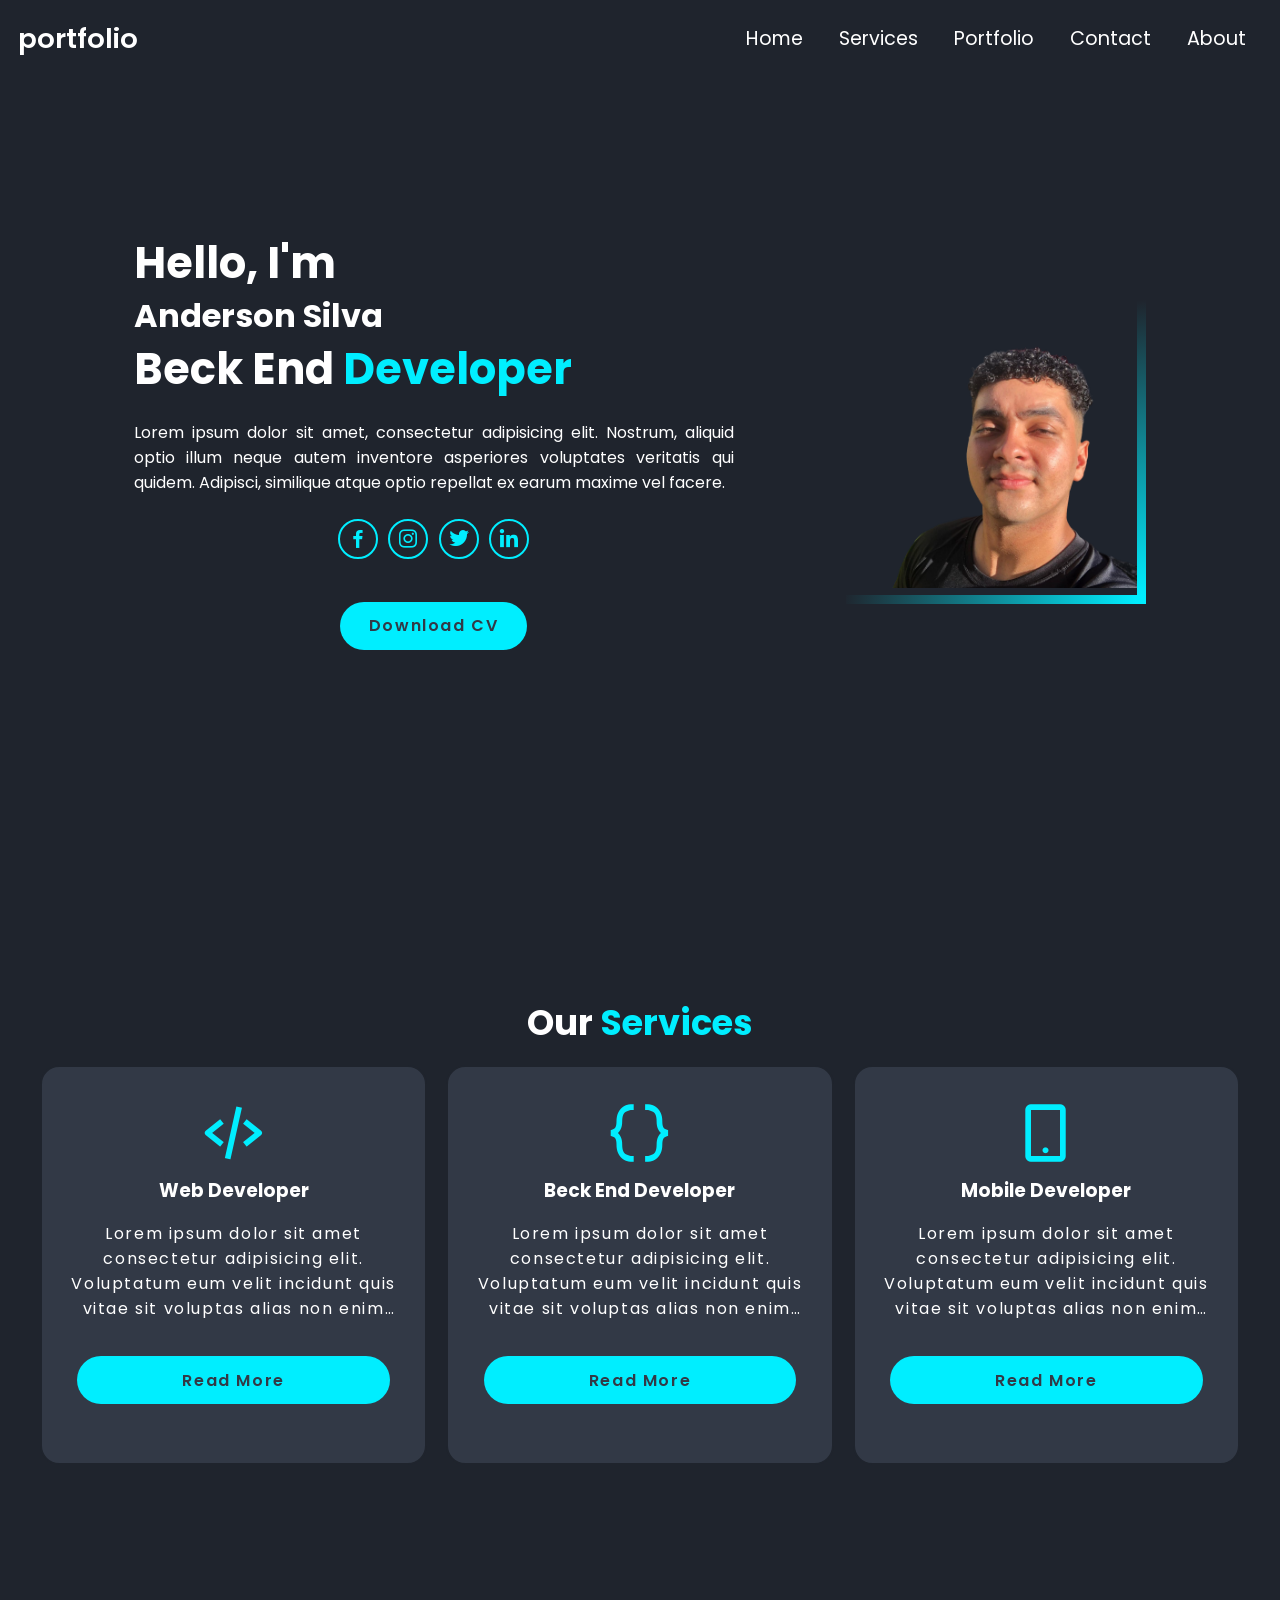
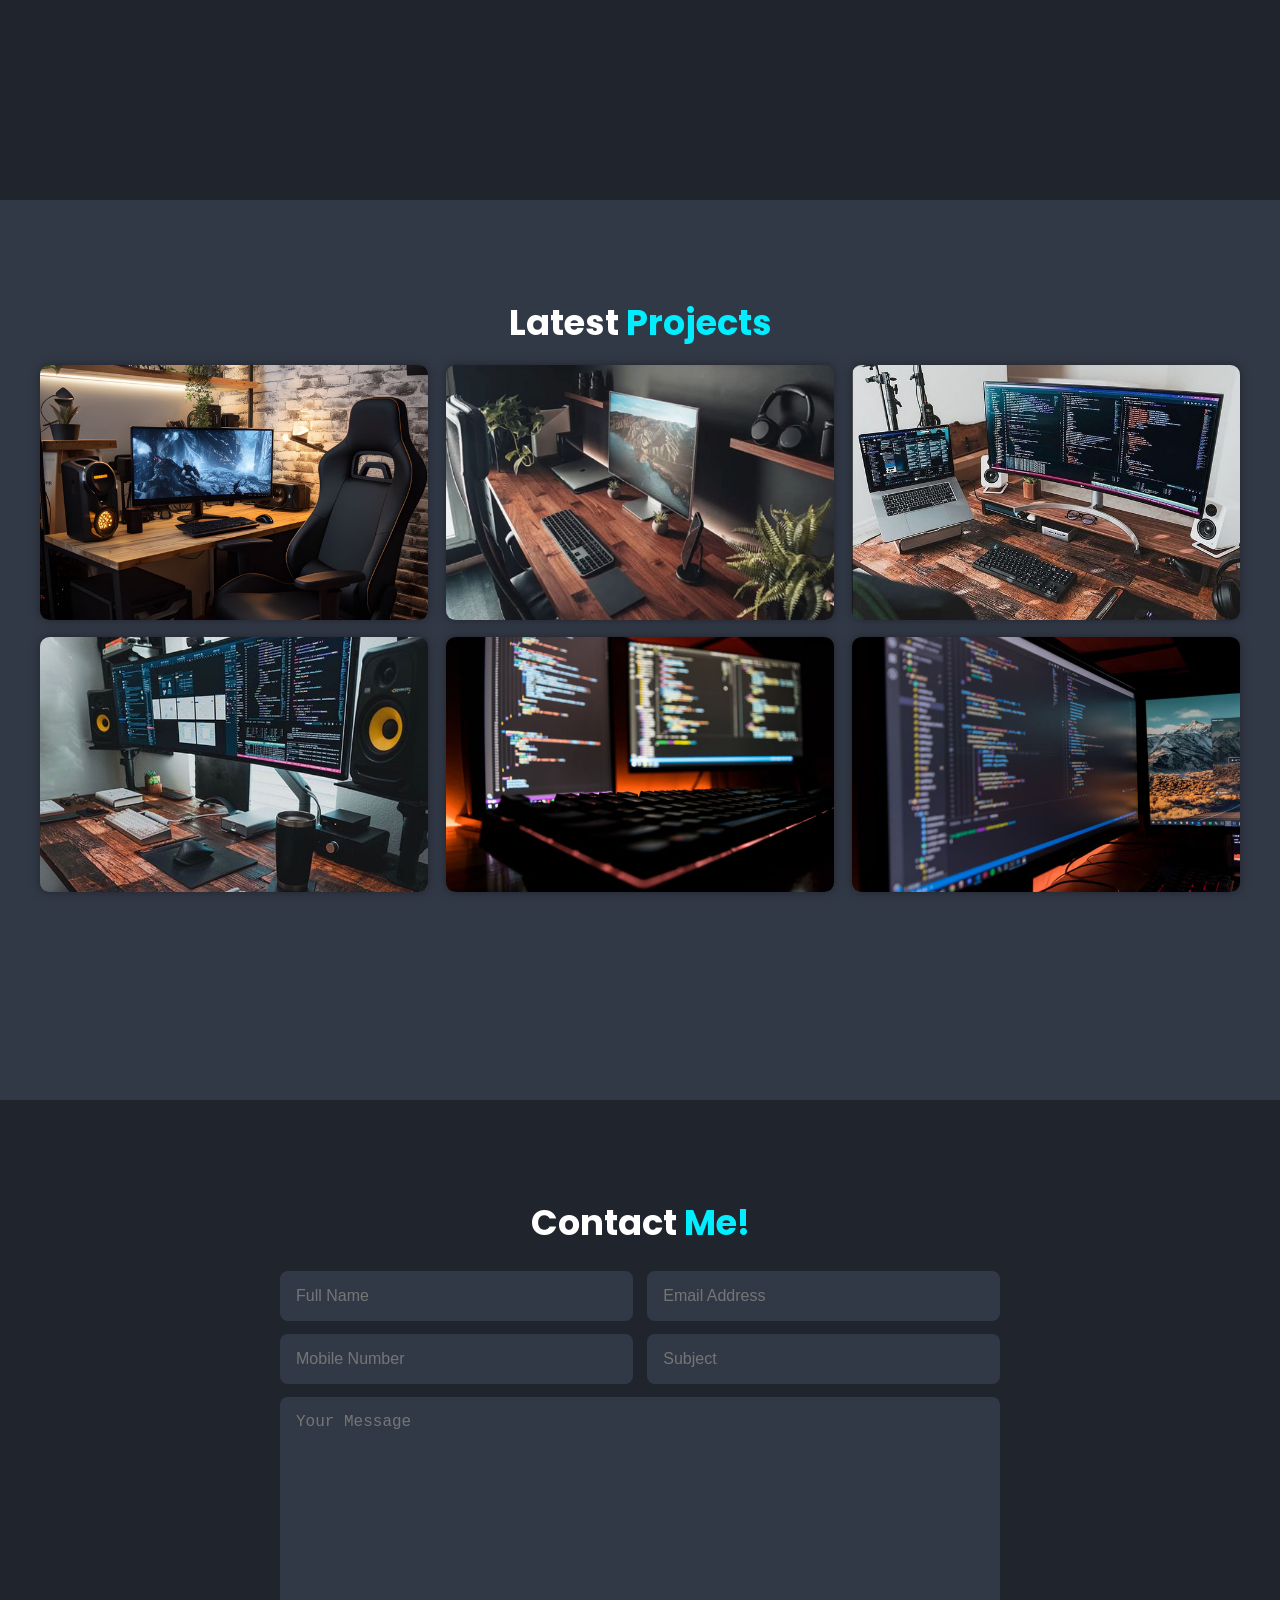
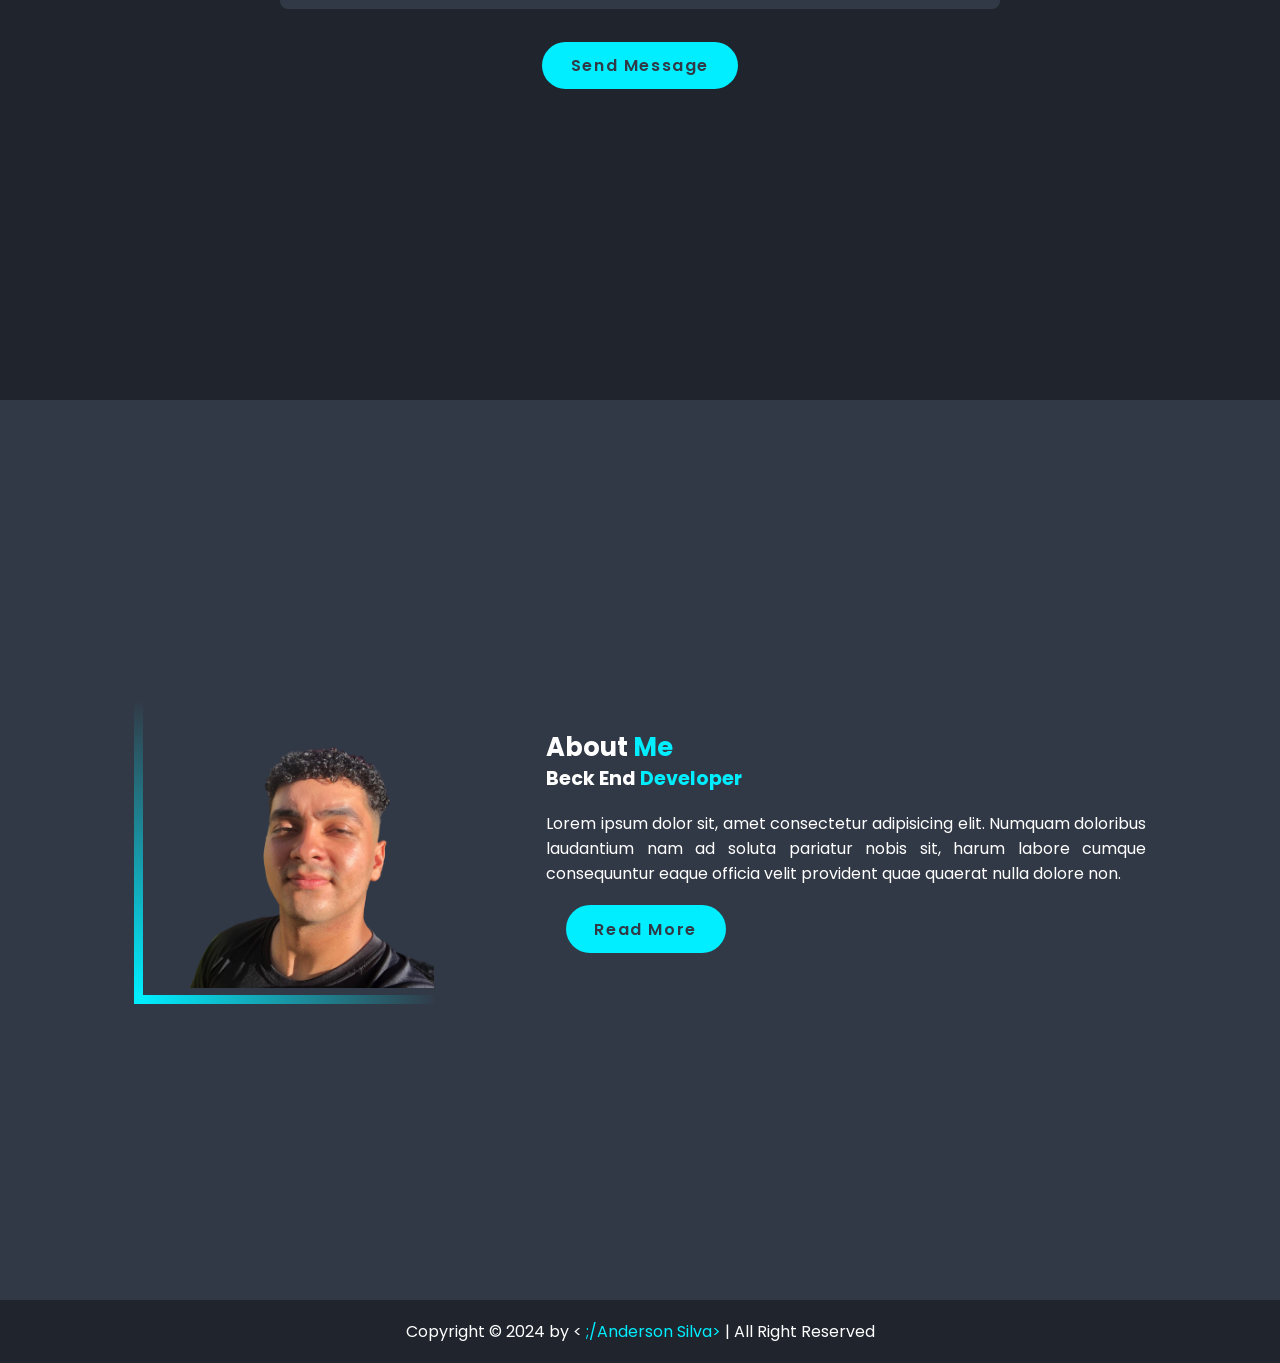
==== Pacote Port/Portfolio 1/2.html @ 129e360e "Commit full course" ====
<!DOCTYPE html>
<html lang="en">
<head>
    <meta charset="UTF-8">
    <meta name="viewport" content="width=device-width, initial-scale=1.0">
    <title>Complete portfolio webSite</title>
    <link rel="shortcut icon"href="#" type="image/x-icon">
    <!-- Box icons -->
    <link href='https://unpkg.com/boxicons@2.1.4/css/boxicons.min.css' rel='stylesheet'>
    <!-- Custom css -->
    <link rel="stylesheet" href="Css/Style.css">

</head>
<body>
    <header>
        <a href="#" class="logo">portfolio</a>

        <div class="nav">
             <a href="#Home">Home</a>
             <a href="#Services">Services</a>
             <a href="#Portfolio">Portfolio</a>
             <a href="#Contact">Contact</a>
             <a href="#About">About</a>  

        </div>

        <div class="nav-responsive">
          <a href="#Home">Home</a>
          <a href="#Services">Services</a>
          <a href="#Portfolio">Portfolio</a>
          <a href="#Contact">Contact</a>
          <a href="#About">About</a>  

     </div>



          
        <div class="menu-hamburguer">
           <div class="bar1"></div>
           <div class="bar2"></div>
           <div class="bar3"></div>
        </div>

    </header>
 <!-- Home section -->
    <section class="Home" id="Home">
            <div class="Home-content">
               <h3>Hello, I'm</h3>
               <h1>Anderson Silva</h1>
               <h3>Beck End <span>Developer</span></h3>

               <p>
                 Lorem ipsum dolor sit amet, consectetur adipisicing elit. 
                 Nostrum, aliquid optio illum neque autem inventore asperiores voluptates veritatis qui quidem.
                 Adipisci, similique atque optio repellat ex earum maxime vel facere.
               </p>

                <div class="social-media">
                  <a href="#"><i class='bx bxl-facebook'></i></a>
                  <a href="#"><i class='bx bxl-instagram' ></i></a>
                  <a href="#"><i class='bx bxl-twitter' ></i></a>
                  <a href="#"><i class='bx bxl-linkedin' ></i></a>
               </div>
          
               <div>
                   <a href="#" class="btn">Download CV</a>
               </div>
           </div>

           <div class="Home-img">
            <img src="img/Imagem do WhatsApp de 2024-11-11 à(s) 16.26.29_0c277611.png" alt="Profile picture">
           </div>
    </section>
 <!-- /Home section -->

 <!-- Services section -->
     <section class="Services" id="Services">
        <h2>
            Our <span> Services </span>
        </h2>

        <div class="Services-container" id="Services-container">
             <div class="Services-box">
                <i class='bx bx-code-alt' ></i>
                <h3>Web Developer</h3>

                <p>
                   Lorem ipsum dolor sit amet consectetur adipisicing elit. 
                   Voluptatum eum velit incidunt quis vitae sit voluptas alias non enim necessitatibus 
                   amet quibusdam laborum exercitationem, pariatur, debitis cumque dicta numquam 
                   dolorum saepe nam. Voluptatibus, est ipsa.
                </p>

                <a href="#" class="btn">Read More</a>

             </div>

             <div class="Services-box">
                <i class='bx bx-code-curly' ></i>
                <h3>Beck End Developer</h3>

                <p>
                   Lorem ipsum dolor sit amet consectetur adipisicing elit. 
                   Voluptatum eum velit incidunt quis vitae sit voluptas alias non enim necessitatibus 
                   amet quibusdam laborum exercitationem, pariatur, debitis cumque dicta numquam 
                   dolorum saepe nam. Voluptatibus, est ipsa.
                </p>

                <a href="#" class="btn">Read More</a>
                
             </div>

             <div class="Services-box">
                <i class='bx bx-mobile-alt' ></i>
                <h3>Mobile Developer</h3>

                <p>
                   Lorem ipsum dolor sit amet consectetur adipisicing elit. 
                   Voluptatum eum velit incidunt quis vitae sit voluptas alias non enim necessitatibus 
                   amet quibusdam laborum exercitationem, pariatur, debitis cumque dicta numquam 
                   dolorum saepe nam. Voluptatibus, est ipsa.
                </p>

                <a href="#" class="btn">Read More</a>
                
             </div>
        
        </div>
     </section>
 <!-- /Services section -->
 
 <!-- Portfolio section -->
    <section class="Portfolio" id="Portfolio">
        <h2>Latest <span>Projects</span></h2>

        <div class="Portfolio-container">
           <div class="Portfolio-box">
             <img src="img/01.jpg" alt="Portfolio 1">
             
              <div class="Portfolio-layer">
                <h4>Web Developer</h4>
                  
                <p>
                    Lorem ipsum dolor sit amet consectetur adipisicing elit. 
                    Ut culpa eveniet perspiciatis nobis explicabo repudiandae consectetur excepturi 
                    sed unde cumque eum ducimus obcaecati magnam qui ullam expedita quos sunt dignissimos 
                    consequatur maiores, iste, fugit illo.
                </p>

                <a href="#"><i class='bx bx-link' ></i></a>

              </div>

           </div>

           <div class="Portfolio-box">
            <img src="img/02.jpg" alt="Portfolio 2">
            
             <div class="Portfolio-layer">
               <h4>Web Developer</h4>
                 
               <p>
                   Lorem ipsum dolor sit amet consectetur adipisicing elit. 
                   Ut culpa eveniet perspiciatis nobis explicabo repudiandae consectetur excepturi 
                   sed unde cumque eum ducimus obcaecati magnam qui ullam expedita quos sunt dignissimos 
                   consequatur maiores, iste, fugit illo.
               </p>

               <a href="#"><i class='bx bx-link' ></i></a>

             </div>

          </div>

          <div class="Portfolio-box">
            <img src="img/03.jpg" alt="Portfolio 3">
            
             <div class="Portfolio-layer">
               <h4>Web Developer</h4>
                 
               <p>
                   Lorem ipsum dolor sit amet consectetur adipisicing elit. 
                   Ut culpa eveniet perspiciatis nobis explicabo repudiandae consectetur excepturi 
                   sed unde cumque eum ducimus obcaecati magnam qui ullam expedita quos sunt dignissimos 
                   consequatur maiores, iste, fugit illo.
               </p>

               <a href="#"><i class='bx bx-link' ></i></a>

             </div>

          </div>

          <div class="Portfolio-box">
            <img src="img/04.jpg" alt="Portfolio 4">
            
             <div class="Portfolio-layer">
               <h4>Web Developer</h4>
                 
               <p>
                   Lorem ipsum dolor sit amet consectetur adipisicing elit. 
                   Ut culpa eveniet perspiciatis nobis explicabo repudiandae consectetur excepturi 
                   sed unde cumque eum ducimus obcaecati magnam qui ullam expedita quos sunt dignissimos 
                   consequatur maiores, iste, fugit illo.
               </p>

               <a href="#"><i class='bx bx-link' ></i></a>

             </div>

          </div>

          <div class="Portfolio-box">
            <img src="img/05.jpg" alt="Portfolio 5">
            
             <div class="Portfolio-layer">
               <h4>Web Developer</h4>
                 
               <p>
                   Lorem ipsum dolor sit amet consectetur adipisicing elit. 
                   Ut culpa eveniet perspiciatis nobis explicabo repudiandae consectetur excepturi 
                   sed unde cumque eum ducimus obcaecati magnam qui ullam expedita quos sunt dignissimos 
                   consequatur maiores, iste, fugit illo.
               </p>

               <a href="#"><i class='bx bx-link' ></i></a>

             </div>

          </div>

          <div class="Portfolio-box">
            <img src="img/06.jpg" alt="Portfolio 6">
            
             <div class="Portfolio-layer">
               <h4>Web Developer</h4>
                 
               <p>
                   Lorem ipsum dolor sit amet consectetur adipisicing elit. 
                   Ut culpa eveniet perspiciatis nobis explicabo repudiandae consectetur excepturi 
                   sed unde cumque eum ducimus obcaecati magnam qui ullam expedita quos sunt dignissimos 
                   consequatur maiores, iste, fugit illo.
               </p>

               <a href="#"><i class='bx bx-link' ></i></a>

             </div>

          </div>


                        
        </div>
    </section>
 <!-- /Portfolio section -->

 <!-- Contact section -->
    <section class="Contact" id="Contact">
        <h2>Contact <span>Me!</span></h2>

        <form action="">
           <div class="input-box">
            <input type="text" placeholder="Full Name">
            <input type="email" placeholder="Email Address">
           </div>
            
        <div class="input-box">
            <input type="number" placeholder="Mobile Number">
            <input type="text" placeholder="Subject">
        </div>

        <textarea cols="30" rows="10" placeholder="Your Message"></textarea>

        
        <a href="#" class="btn">Send Message</a> 
    </form>

        </section>
<!-- /Contact section -->
 
<!-- About section -->
    <section class="About" id="About">
       <div class="About-img">
        <img src="img/Imagem do WhatsApp de 2024-11-11 à(s) 16.26.29_0c277611.png" alt="About Me">
       </div>

       <div class="About-content">
        <h3> About <span> Me </span> </h3>
        <h1> Beck End <span>Developer</span> </h1>

        <p>
            Lorem ipsum dolor sit, amet consectetur adipisicing elit. 
            Numquam doloribus laudantium nam ad soluta pariatur nobis sit, 
            harum labore cumque consequuntur eaque officia velit provident 
            quae quaerat nulla dolore non.
        </p>

        <a href="#" class="btn">Read More</a>
    </div>
       </div>

    </section>
<!-- /About section -->

<!-- Footer section -->
    <footer>
        <p>Copyright &copy; 2024 by &lt; <span>;/Anderson Silva&gt;</span> | All Right Reserved</p>
    </footer>
<!-- /Footer section -->

    </body>
    <script src="js/Script.js"></script>
</html>
---- Pacote Port/Portfolio 1/Css/Style.css ----
/* Imports the Poppins font from Google Fonts */
@import url('https://fonts.googleapis.com/css2?family=Poppins:ital,wght@0,100;0,200;0,300;0,400;0,500;0,600;0,700;0,800;0,900;1,100;1,200;1,300;1,400;1,500;1,600;1,700;1,800;1,900&display=swap');


:root {
    --main-color: #0ef;
    --text-color: #fff;
    --bg-color-01: #1f242d;
    --bg-color-02: #323946;
    --color-00: #0000001a;

    /* Extra */
    --color-1: #999999;
    --color-02: #009539;
    --color-03: #7950f2;
    --color-04: #c00000;
    ---color-05: #232323;
}


* {
    margin: 0%;
    padding: 0%;
    box-sizing: border-box;
    text-decoration: none;
    border: none;
    outline: none;
    scroll-behavior: smooth;

}

html {
    font-family: "poppins", sans-serif;
    font-size: 16px;
}

body {
    background: var(--bg-color-01);
    color: var(--text-color);
}

header {
    position: fixed;
    top: 0;
    left: 0;
    width: 100%;
    padding: 1.1rem;
    background-color: var(--bg-color-01);
    display: flex;
    justify-content: space-between;
    align-items: center;
    z-index: 100;

   /* border: solid 1px var(--color-02);*/
}

.logo {
    font-size: 1.7rem;
    color: var(--text-color);
    font-weight: 600;
    cursor: default;
}


.nav-responsive {
    display: none;
    position: absolute;
    top: 100%;
    left: 0%;
    width: 100%;
    padding: 1rem;
    background-color: var(--bg-color-01);
}

.nav a, .nav-responsive a {
    font-size: 1.2rem;
    color: var(--text-color);
    padding: 0.5rem 1rem;
    transition: 0.4s;

   
}

.nav a:hover, .nav-responsive a:hover {
    color: var(--main-color);  
}

section {
    min-height: 100vh;
    padding:  6rem 6rem 2rem;
}

span {
    color: var(--main-color);
}

.Home, .About {
    display: flex;
    flex-direction: row;
    justify-content: space-between;
    align-items: center;
}

.Home-img {
    border-right: solid 0.6rem var(--main-color);
    border-bottom:  solid 0.6rem var(--main-color);
    border-image: linear-gradient(135deg, transparent 50%, var(--main-color)) 1;
}

.About-img {
    border-left: solid 0.6rem var(--main-color);
    border-bottom:  solid 0.6rem var(--main-color);
    border-image: linear-gradient(225deg, transparent 50%, var(--main-color)) 1;
}

.Home-img img, .About-img img {
    width: 100%;
}

.About {
    background-color: var(--bg-color-02);
}

.Home-content, .About-content {
    width: 45%;
}

.Home-content h1, .About-content h1 {
    font-weight: 700;
    line-height: 1.3;
}

.Home-content h3, .About-content h3 {
    font-weight: 700;
    font-size: 1.6rem;
}

.Home-content p, .About-content p {
   margin-top: 1.2rem;
   text-align: justify;
}

.Services h2, 
.Portfolio h2,
.Contact H2{
   font-size: 2.2rem;
   margin-bottom: 1rem; 
   text-align: center;
}

.Services-container {
    display: flex;
    flex-direction: row;
    justify-content: space-evenly;
}

.Services-container .Services-box {
    padding: 2rem 1rem 2.5rem;
    border-radius:1.2rem;
    text-align: center;
    border: solid 0.15rem var(--bg-color-01);
    background-color: var(--bg-color-02) ;
    transition: 0.5s ease;
}

.Services-box {
   display: flex;
   flex-direction: column;
   justify-content: space-between;
   min-height: 25rem; 
   margin-bottom: 1rem;
}

.Services-container .Services-box:hover {
    border-color: var(--main-color);
    transform: scale(1.1);
}

.Services-box i {
    font-size: 4.3rem;
    color: var(--main-color);
}

.Services-box p {
    margin: 0.5rem;
    letter-spacing: 0.1rem;
    /* */
    display: -webkit-box;
    -webkit-line-clamp: 4;
    line-clamp: 4;
    -webkit-box-orient: vertical;
    overflow: hidden;
    text-overflow: ellipsis;
}

.Portfolio {
    background-color: var(--bg-color-02);
}

.Portfolio-container {
    display: grid;
    grid-template-columns: repeat(3, 2fr);
    gap: 1.1rem;
}


.Portfolio-box {
    position: relative;
    border-radius: 0.6rem;
    box-shadow: 0 0 0.6rem var(--bg-color-01);
    overflow: hidden; 
    display: flex;
}

.Portfolio-box img {
    width: 100%;
    transition: 0.5s ease;
}

.Portfolio-box img:hover {
    transform: scale(1.1);
}

.Portfolio-box .Portfolio-layer {
    position: absolute;
    bottom: 0;
    left: 0%;
    width: 100%;
    height: 100%;
    background: linear-gradient(transparent, var(--main-color));
    display: flex;
    flex-direction: column;
    justify-content: center;
    align-items: center;
    text-align: center;
    padding: 0 4rem;
    transform: translateY(30rem);
    transition: 0.5s ease;
}

.Portfolio-box:hover .Portfolio-layer {
    transform: translateY(0);
}

.Portfolio-layer h4 {
    font-size: 1.8rem;
}

.Portfolio-layer p {
    margin: 0.2rem 0 0.5rem;
}

.Portfolio-layer a {
    display: inline-flex;
    justify-content: center;
    align-items: center;
    width: 3rem;
    height: 3rem;
    background: var(--text-color);
    border-radius: 50%;
}

.Portfolio-layer a i {
    font-size: 1.2rem;
    color: var(--bg-color-02);
}

form {
    max-width: 45rem;
    margin: 0.6rem auto;
    text-align: center;
    margin-bottom: 2rem;

}

form .input-box {
    display: flex;
    justify-content: space-between;
    flex-wrap: wrap;
}

form .input-box input,
form textarea {
    width: 100%;
    padding: 1rem;
    font-size: 1rem;
    color: var(--text-color);
    background-color: var(--bg-color-02);
    border-radius: 0.5rem;
    margin: 0.4rem 0;
    
}

form textarea {
    resize: none;
}

footer {
    display: flex;
    flex-direction: row;
    justify-content: center;
    align-items: center;
    padding: 1.2rem;
    background-color: var(--bg-color-01) ;
}

.social-media a {
    display: inline-flex;
    justify-content: center;
    align-items: center;
    width: 2.5rem;
    height: 2.5rem;
    background: transparent;
    border: solid 0.15rem var(--main-color);
    border-radius: 50%;
    font-size: 1.5rem;
    color: var(--main-color);
    margin: 1.5rem 0.2rem;
    transition: 0.5s ease;
}


.social-media a:hover {
    background-color: var(--main-color);
    color: var(--bg-color-02);
    box-shadow: 0 0 0.3rem var(--main-color);
}



/* === menu hamburguer ===*/

.menu-hamburguer {
    display: none; /* Certifique-se de que este display seja alterado conforme necessário */
}

.bar1, .bar2, .bar3 {
    width: 2rem;
    height: 0.3rem;
    background-color: var(--text-color);
    margin: 0.4rem 0;
    transition: 0.3s ease;
}

.change .bar1 {
    transform: translateY(0.65rem) rotate(-45deg); /* Ajuste da sintaxe */
}

.change .bar2 {
    opacity: 0;
}

.change .bar3 {
    transform: translateY(-0.65rem) rotate(45deg); 
}
/* === menu hamburguer ===*/



/* === button === */

.btn {

    display: inline-block;
    padding: 0.7rem 1.8rem;
    background-color: var(--main-color);
    border-radius: 2rem;
    color: var(--bg-color-02);
    font-weight: 600;
    letter-spacing: 0.1rem;
    transition: 0.3s ease;
    margin: 1.2rem;
}

.btn:hover {
    box-shadow: 0 0 0.3rem var(--main-color);
    background-color: inherit;
    color: var(--main-color);
    cursor: pointer;
}


/* === button === */

/* === Media Queries === */

/* Extra "small" (xs): smartphone (Portrait) */
@media (min-width: 0px) {
    .menu-hamburguer {
        display: block;
    }
    .nav {
        display: none;
    }
    .nav-responsive {
        display: block;
        font-size: 1.2rem;
        margin: 0.5rem 0;
    }
    section {
        padding: 6rem 2.5rem;
    }
    .Home, .About {
        flex-direction: column;
        gap: 1.2rem;
    }
    .Home-img, .About-img {
        width: 80%;
        max-width: 80%;
    }
    .Home-content, .About-content {
        width: 100%;
    }
    .Home-content div {
        text-align: center;
    }
    .Home-content h1, .About-content h1 {
        font-size: 1.2rem;
        font-weight: 700;
        line-height: 1.3;
    }
    .Services-box {
        width: 100%;
    }
}


/* = Small (sm): Smartphone (landscape) */
@media (min-width: 576px) {
    .Home-img, .About-img {
        width: 65%;
        max-width: 65%;
    }
    .Services-box {
        width: 70%;
    }
}

/* == Medium (md): tablet */
@media (min-width: 768px) {
    .menu-hamburguer {
            display: none;
        }
        .nav {
            display: block;
        }
        .nav-responsive, .nav-responsive a {
            display: none;
        }
        .Home, .About {
            flex-direction: row;
            justify-content: space-evenly;
        }
        .Home-img, .About-img {
            max-width: 35%;
        }
        .Home-content, .About-content {
            width: 50%;
        }
        .Services-box {
            width: 60%;
            margin-bottom: 2rem;
        }
        .Portfolio-container {
            grid-template-columns: auto auto;
        }
        form .input-box input {
            width: 49%
        }
    }
/* === large (lg): Notebook */
@media (min-width:992px) {
      /*.Home-img, .About-img {
            max-width: 35%;
        }*/
    
        .Services-container {
            flex-direction: row;
            gap: 1.2rem;
        }
    }

 /* ====large (lg: Dessktop */
 @media (min-width:1200px) {
      .Home-img, .About-img {
            max-width: 25%;
        }
        .Home-content h1 {
            font-size: 2rem; 
        }
        .Home-content h3 {
            font-size: 2.7rem; 
        }
        .Portfolio-container {
            grid-template-columns: auto auto auto;
        }

 }
/* === Media Queries === */
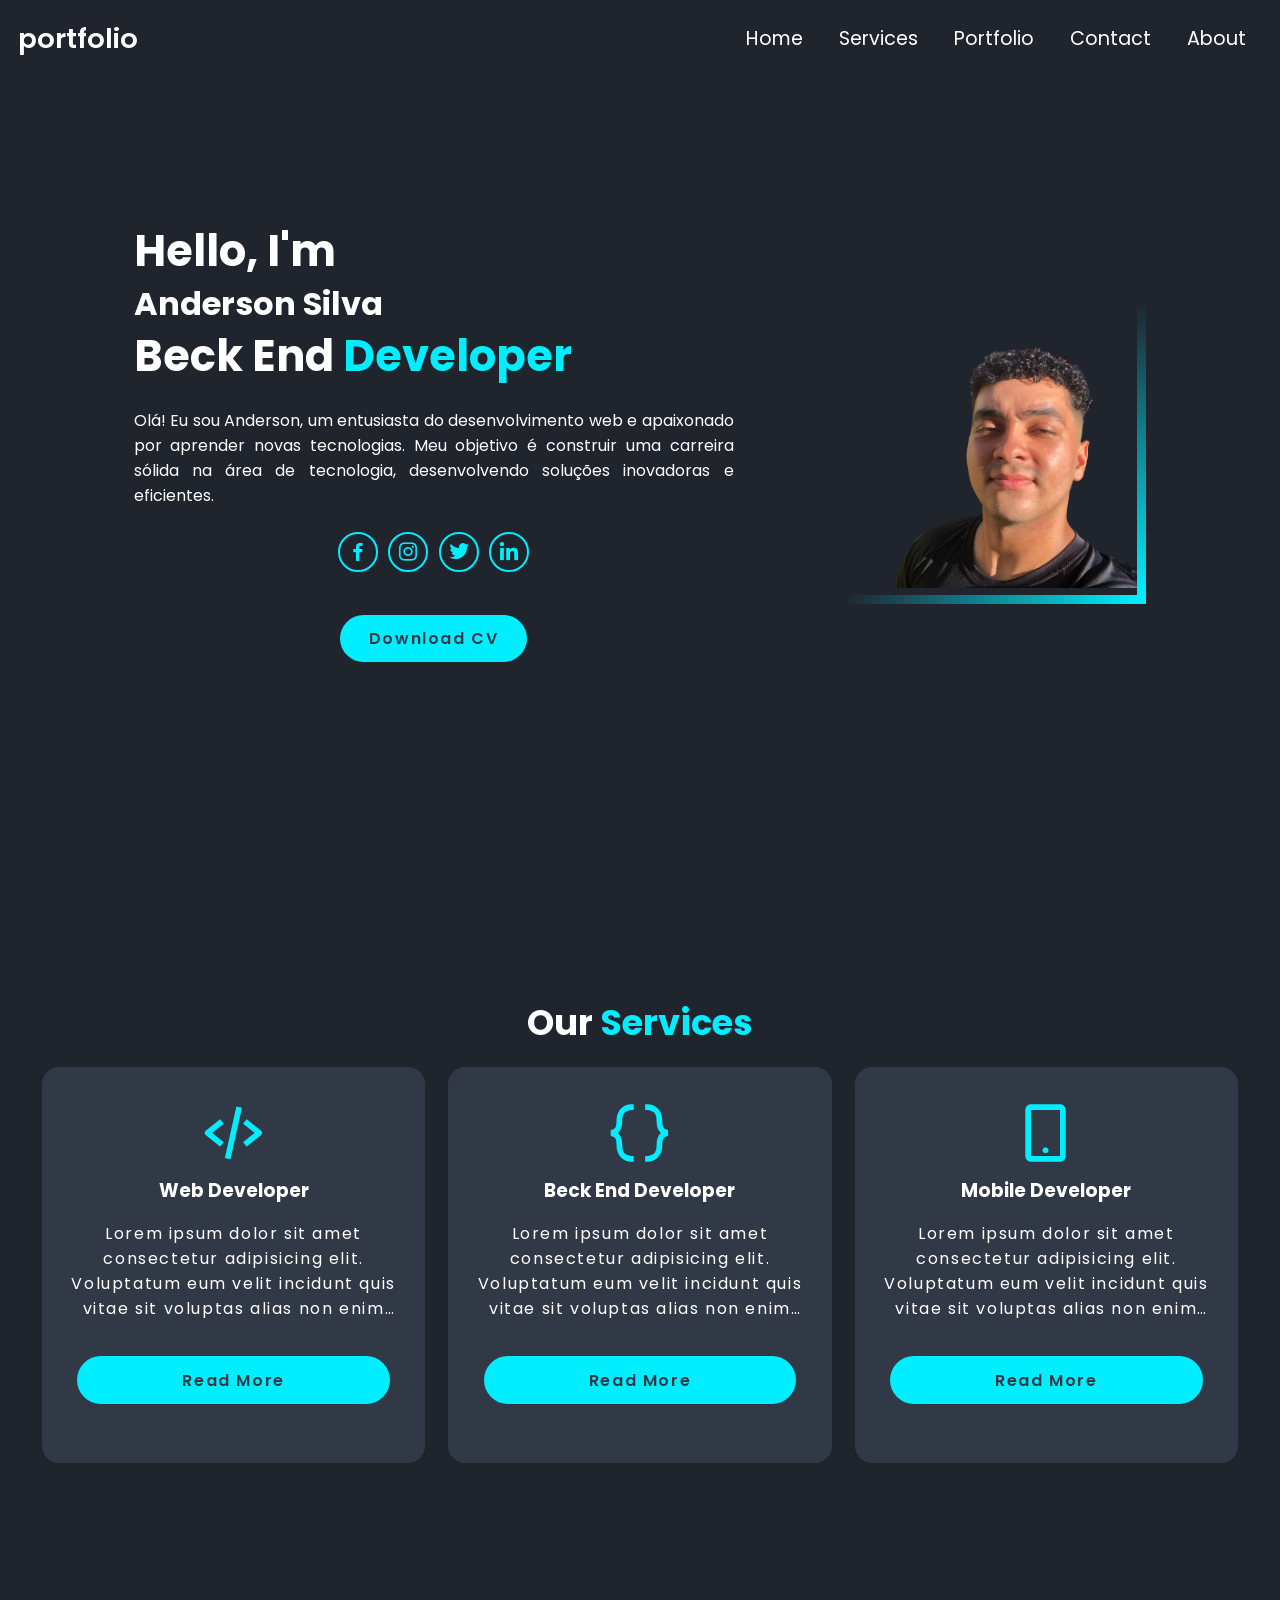
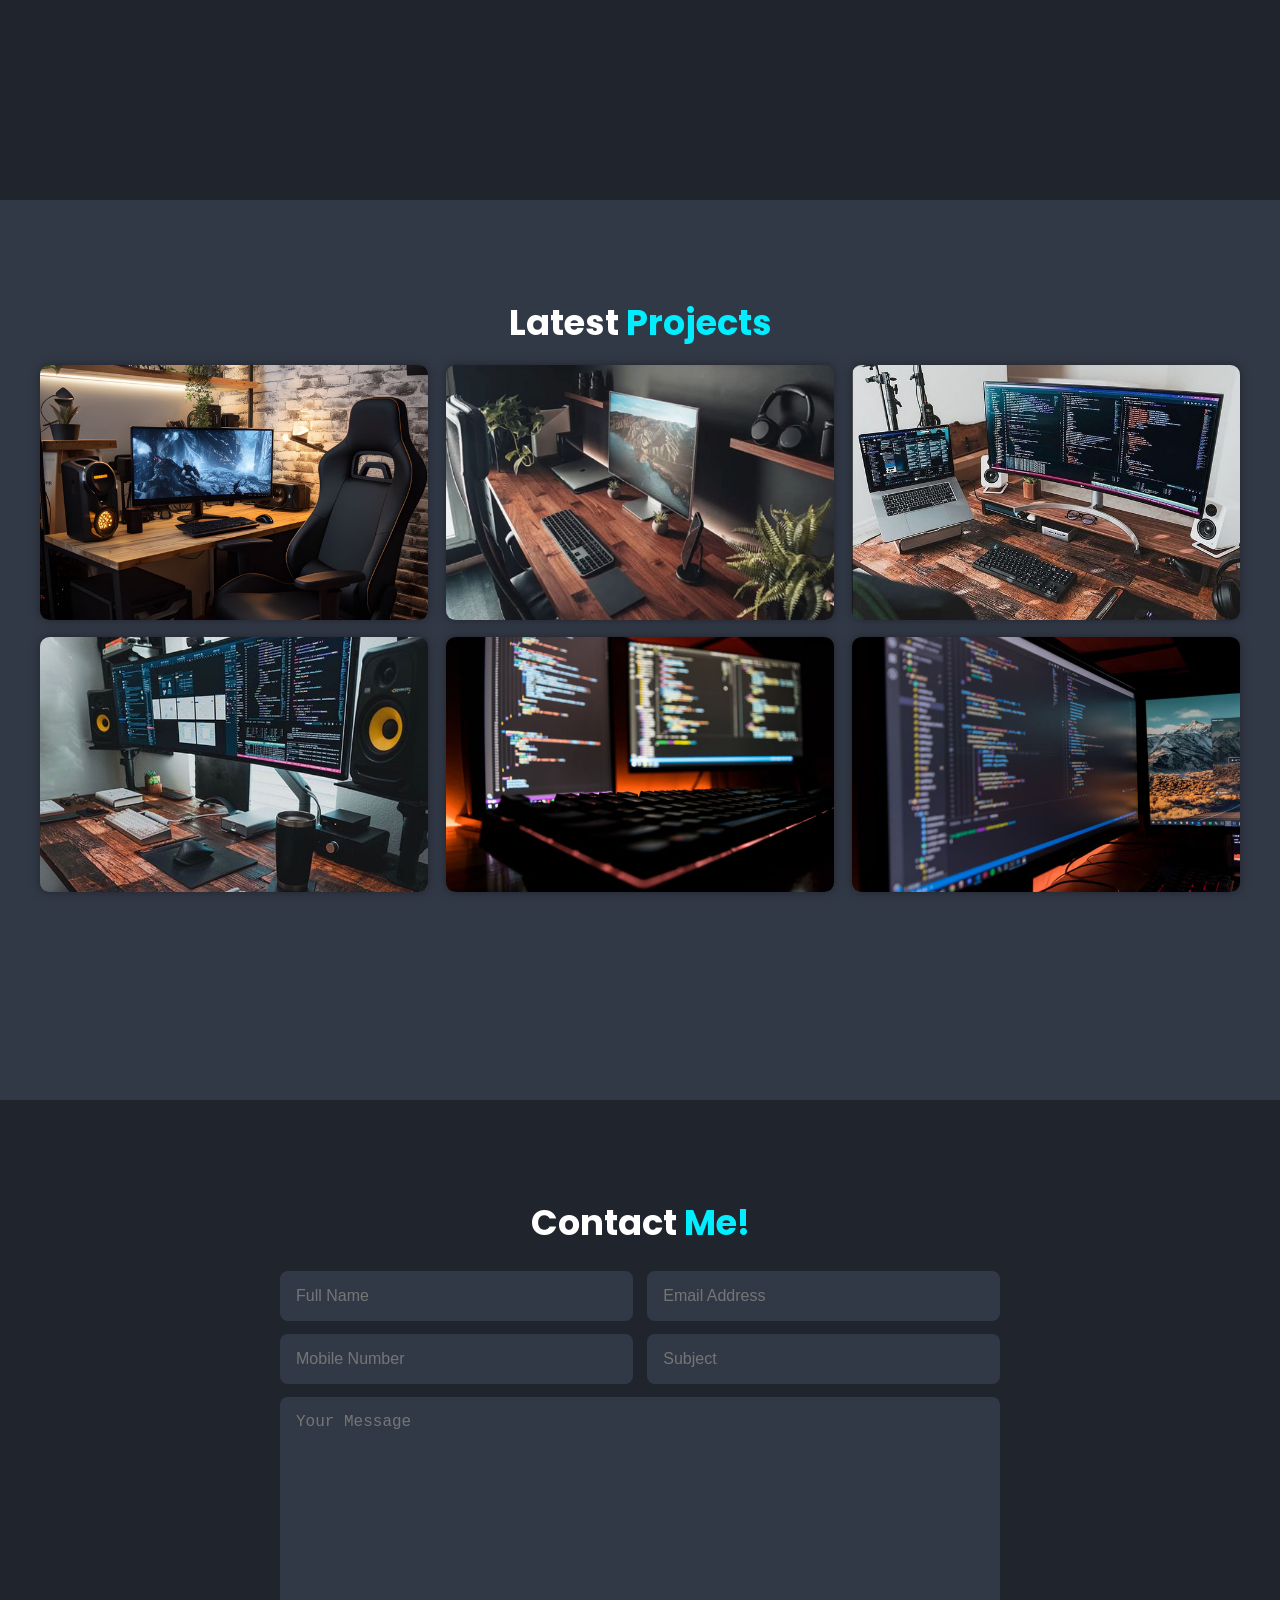
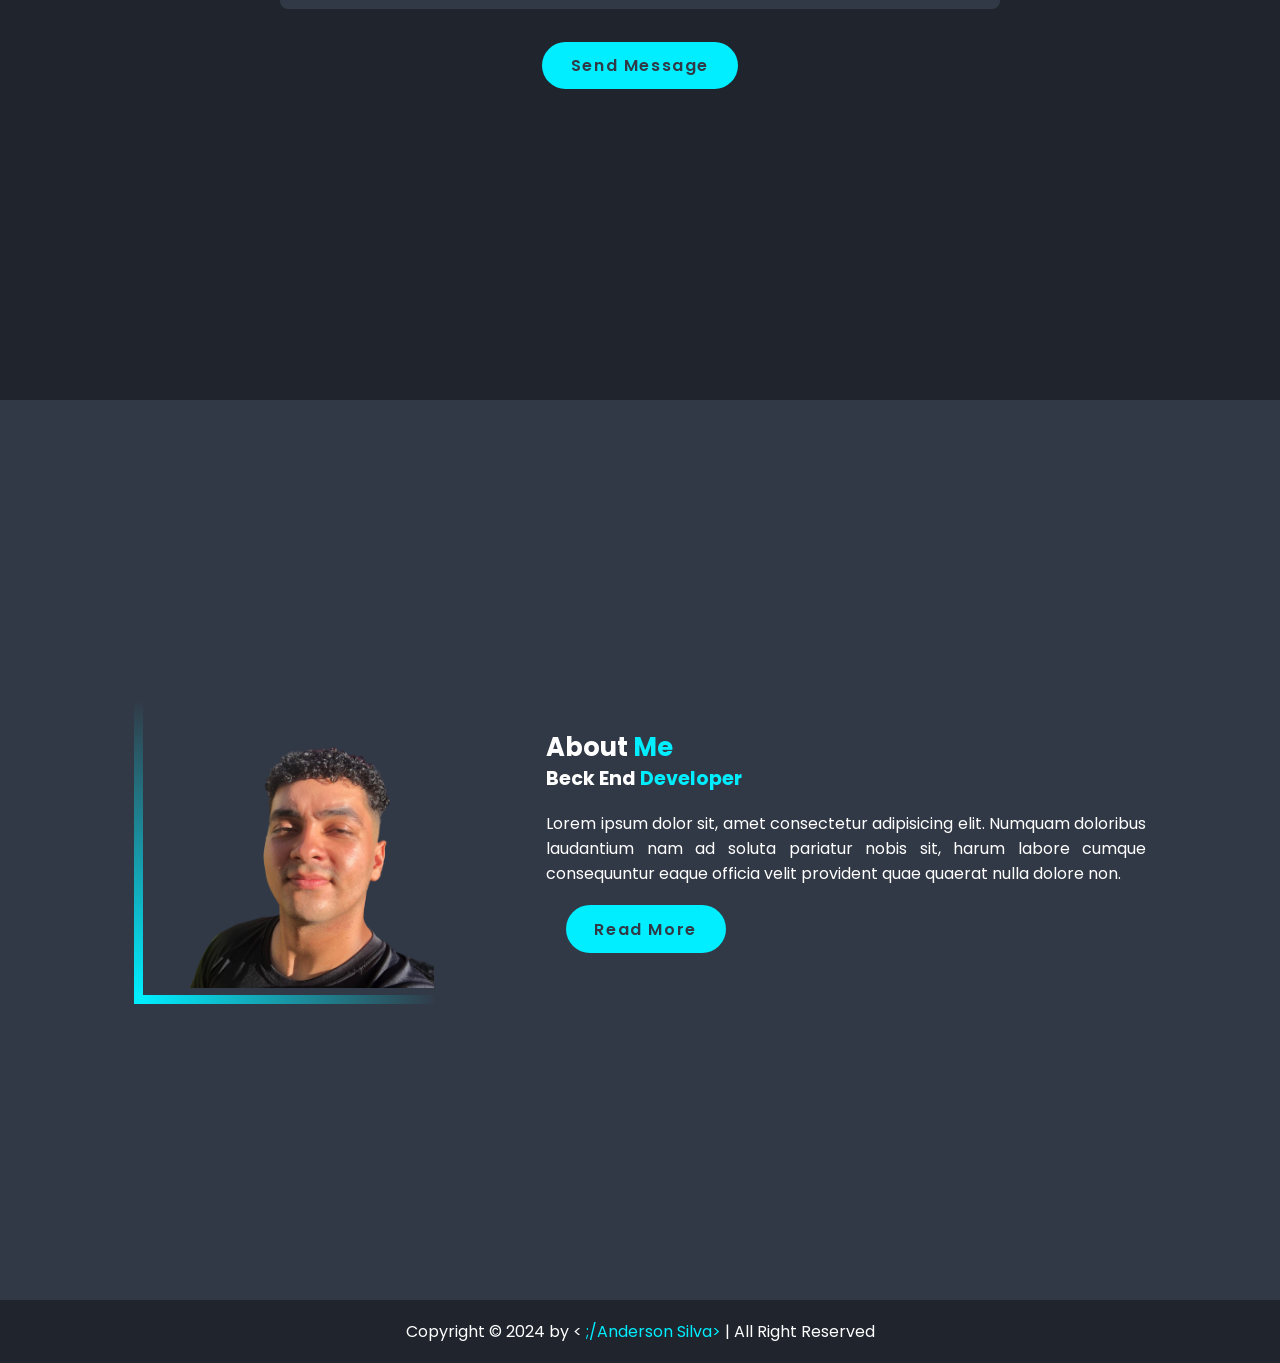
==== commit 12b92df1: "commit full" ====
--- a/Pacote Port/Portfolio 1/2.html
+++ b/Pacote Port/Portfolio 1/2.html
@@ -51,9 +51,7 @@
                <h3>Beck End <span>Developer</span></h3>
 
                <p>
-                 Lorem ipsum dolor sit amet, consectetur adipisicing elit. 
-                 Nostrum, aliquid optio illum neque autem inventore asperiores voluptates veritatis qui quidem.
-                 Adipisci, similique atque optio repellat ex earum maxime vel facere.
+                Olá! Eu sou Anderson, um entusiasta do desenvolvimento web e apaixonado por aprender novas tecnologias. Meu objetivo é construir uma carreira sólida na área de tecnologia, desenvolvendo soluções inovadoras e eficientes.
                </p>
 
                 <div class="social-media">
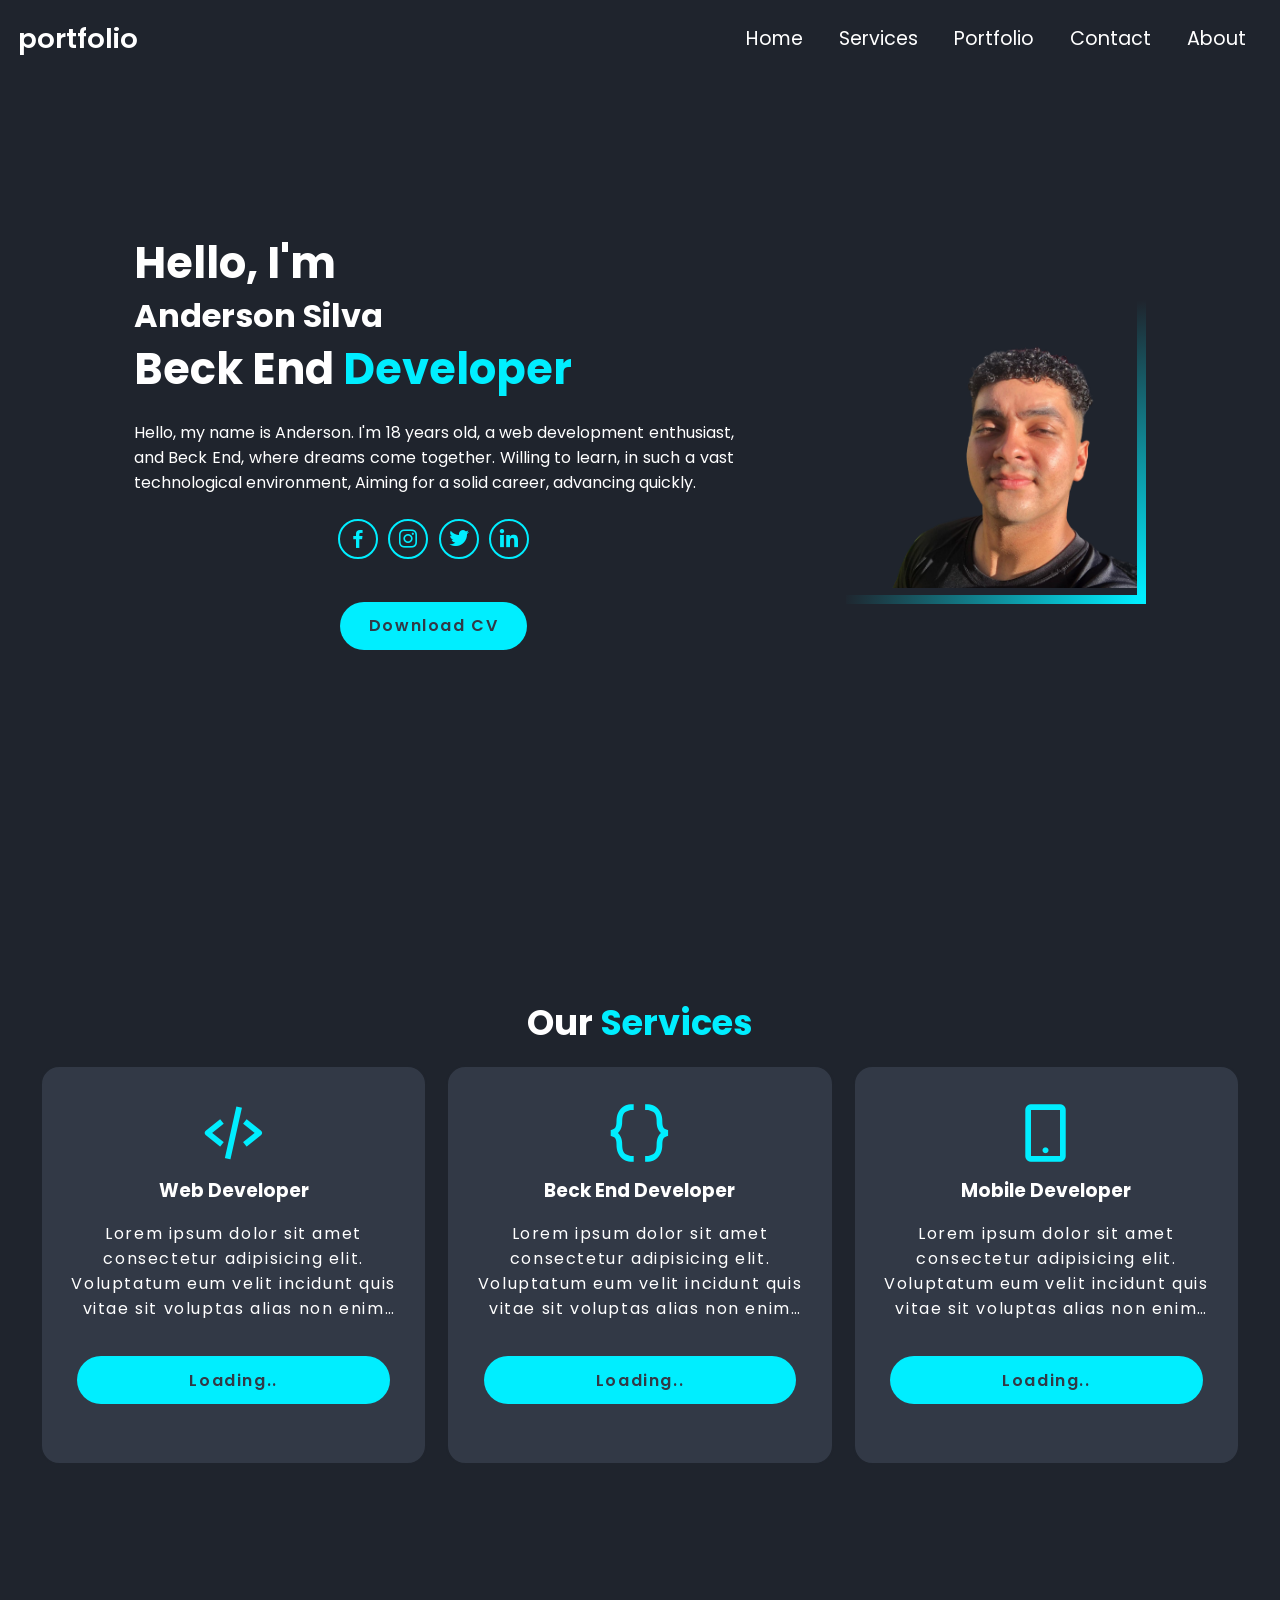
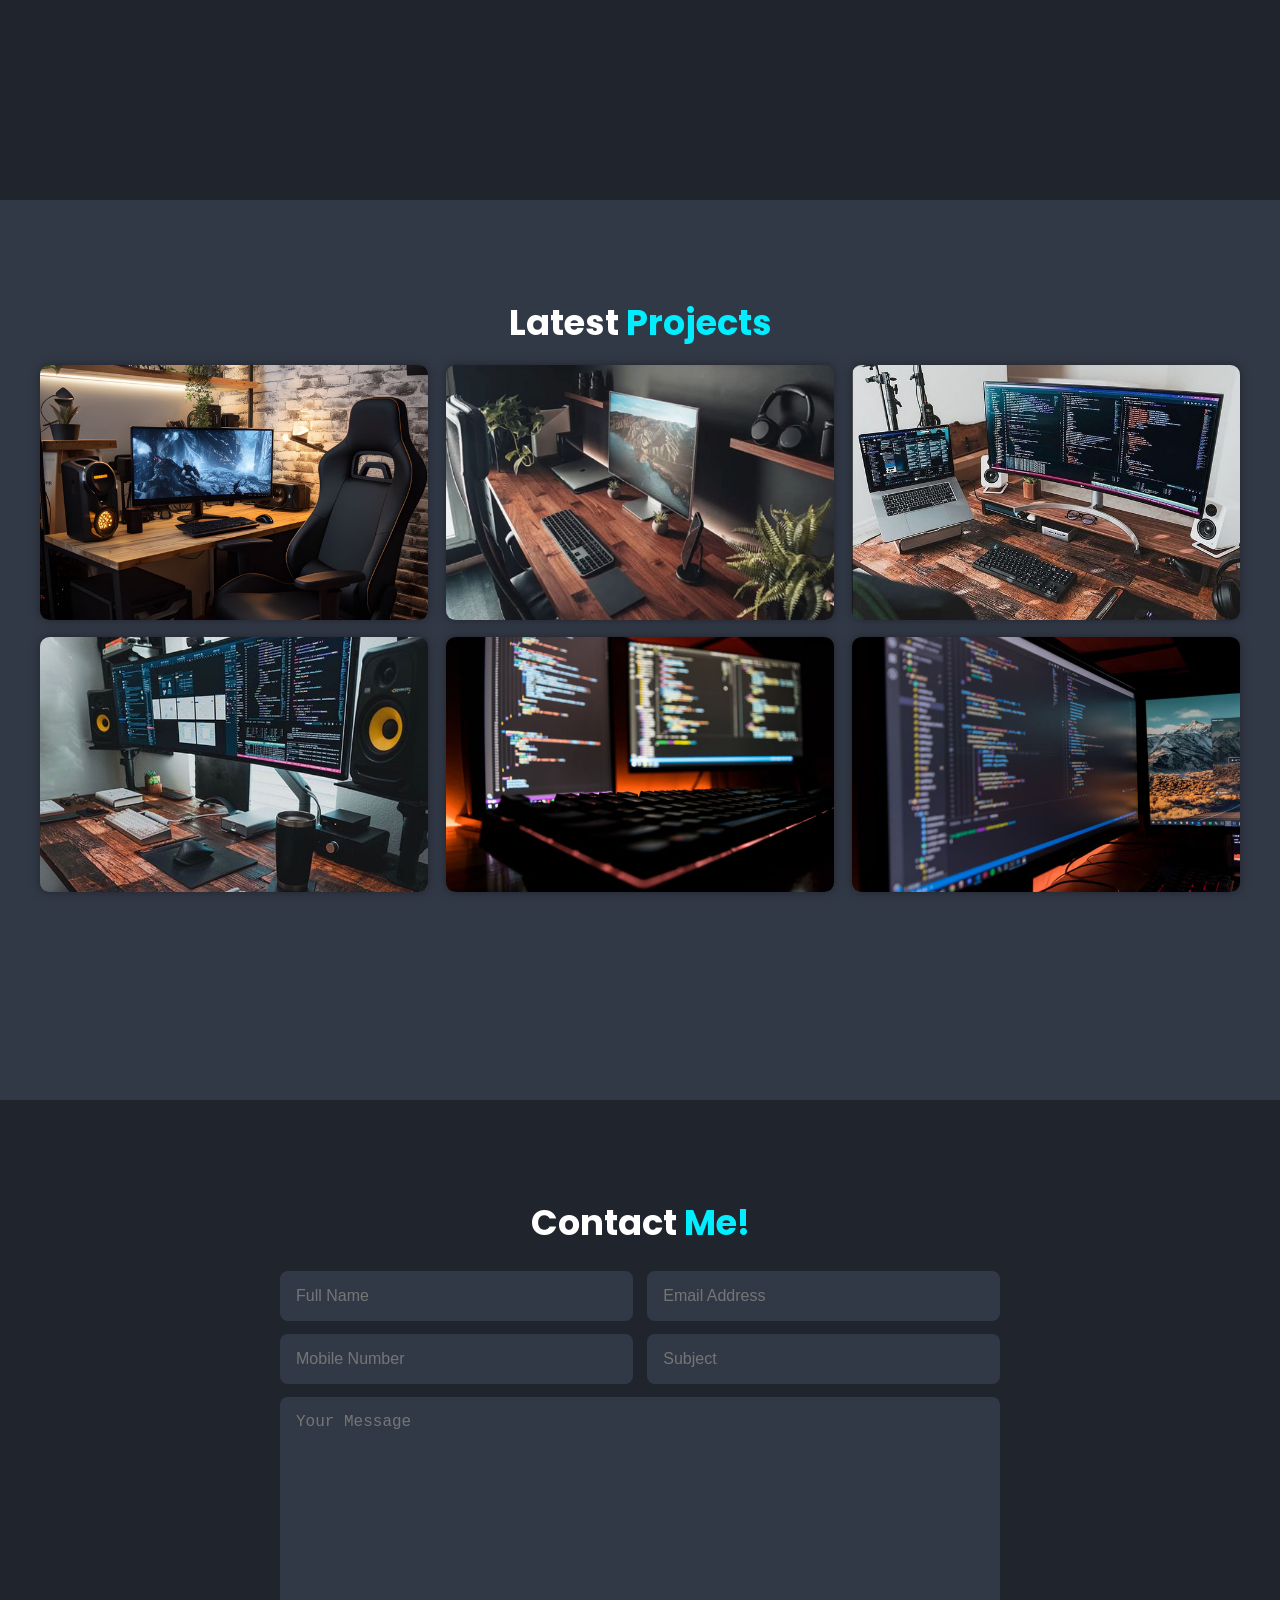
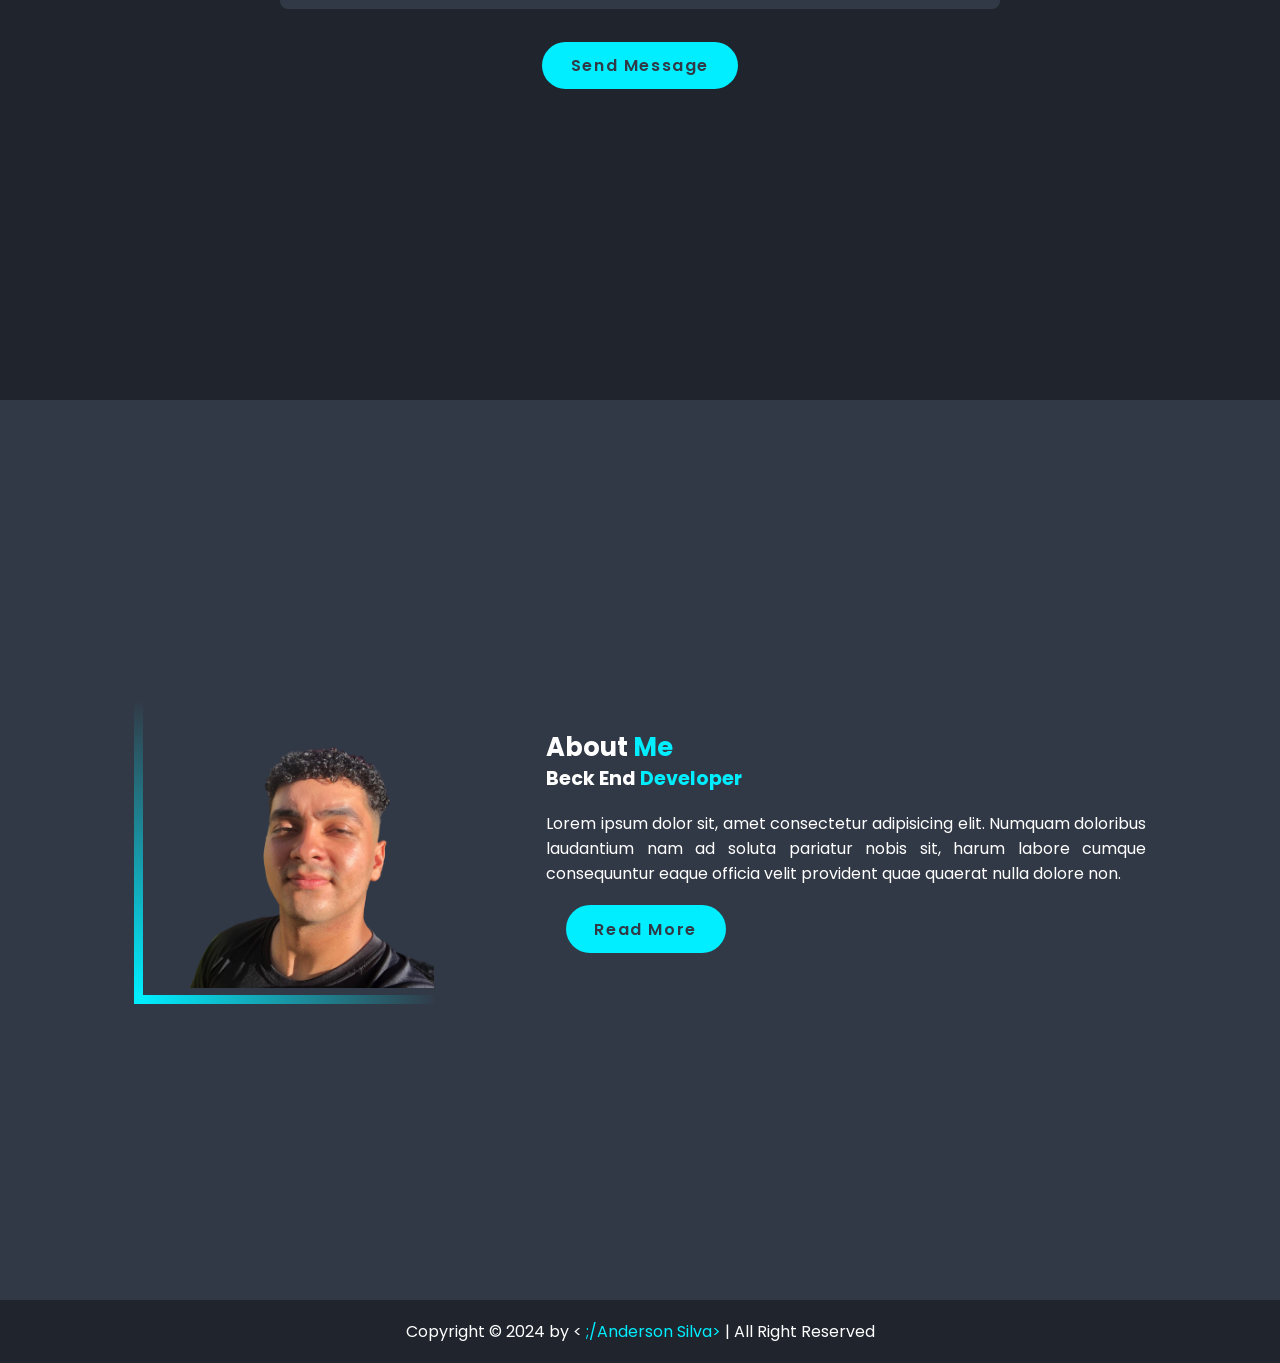
==== commit 312a63e2: "Update.portfolio" ====
--- a/Pacote Port/Portfolio 1/2.html
+++ b/Pacote Port/Portfolio 1/2.html
@@ -51,7 +51,7 @@
                <h3>Beck End <span>Developer</span></h3>
 
                <p>
-                Olá! Eu sou Anderson, um entusiasta do desenvolvimento web e apaixonado por aprender novas tecnologias. Meu objetivo é construir uma carreira sólida na área de tecnologia, desenvolvendo soluções inovadoras e eficientes.
+                Hello, my name is Anderson. I'm 18 years old, a web development enthusiast, and Beck End, where dreams come together. Willing to learn, in such a vast technological environment, Aiming for a solid career, advancing quickly.
                </p>
 
                 <div class="social-media">
@@ -90,7 +90,7 @@
                    dolorum saepe nam. Voluptatibus, est ipsa.
                 </p>
 
-                <a href="#" class="btn">Read More</a>
+                <a href="#" class="btn">Loading..</a>
 
              </div>
 
@@ -105,7 +105,7 @@
                    dolorum saepe nam. Voluptatibus, est ipsa.
                 </p>
 
-                <a href="#" class="btn">Read More</a>
+                <a href="#" class="btn">Loading..</a>
                 
              </div>
 
@@ -120,7 +120,7 @@
                    dolorum saepe nam. Voluptatibus, est ipsa.
                 </p>
 
-                <a href="#" class="btn">Read More</a>
+                <a href="#" class="btn">Loading..</a>
                 
              </div>
         
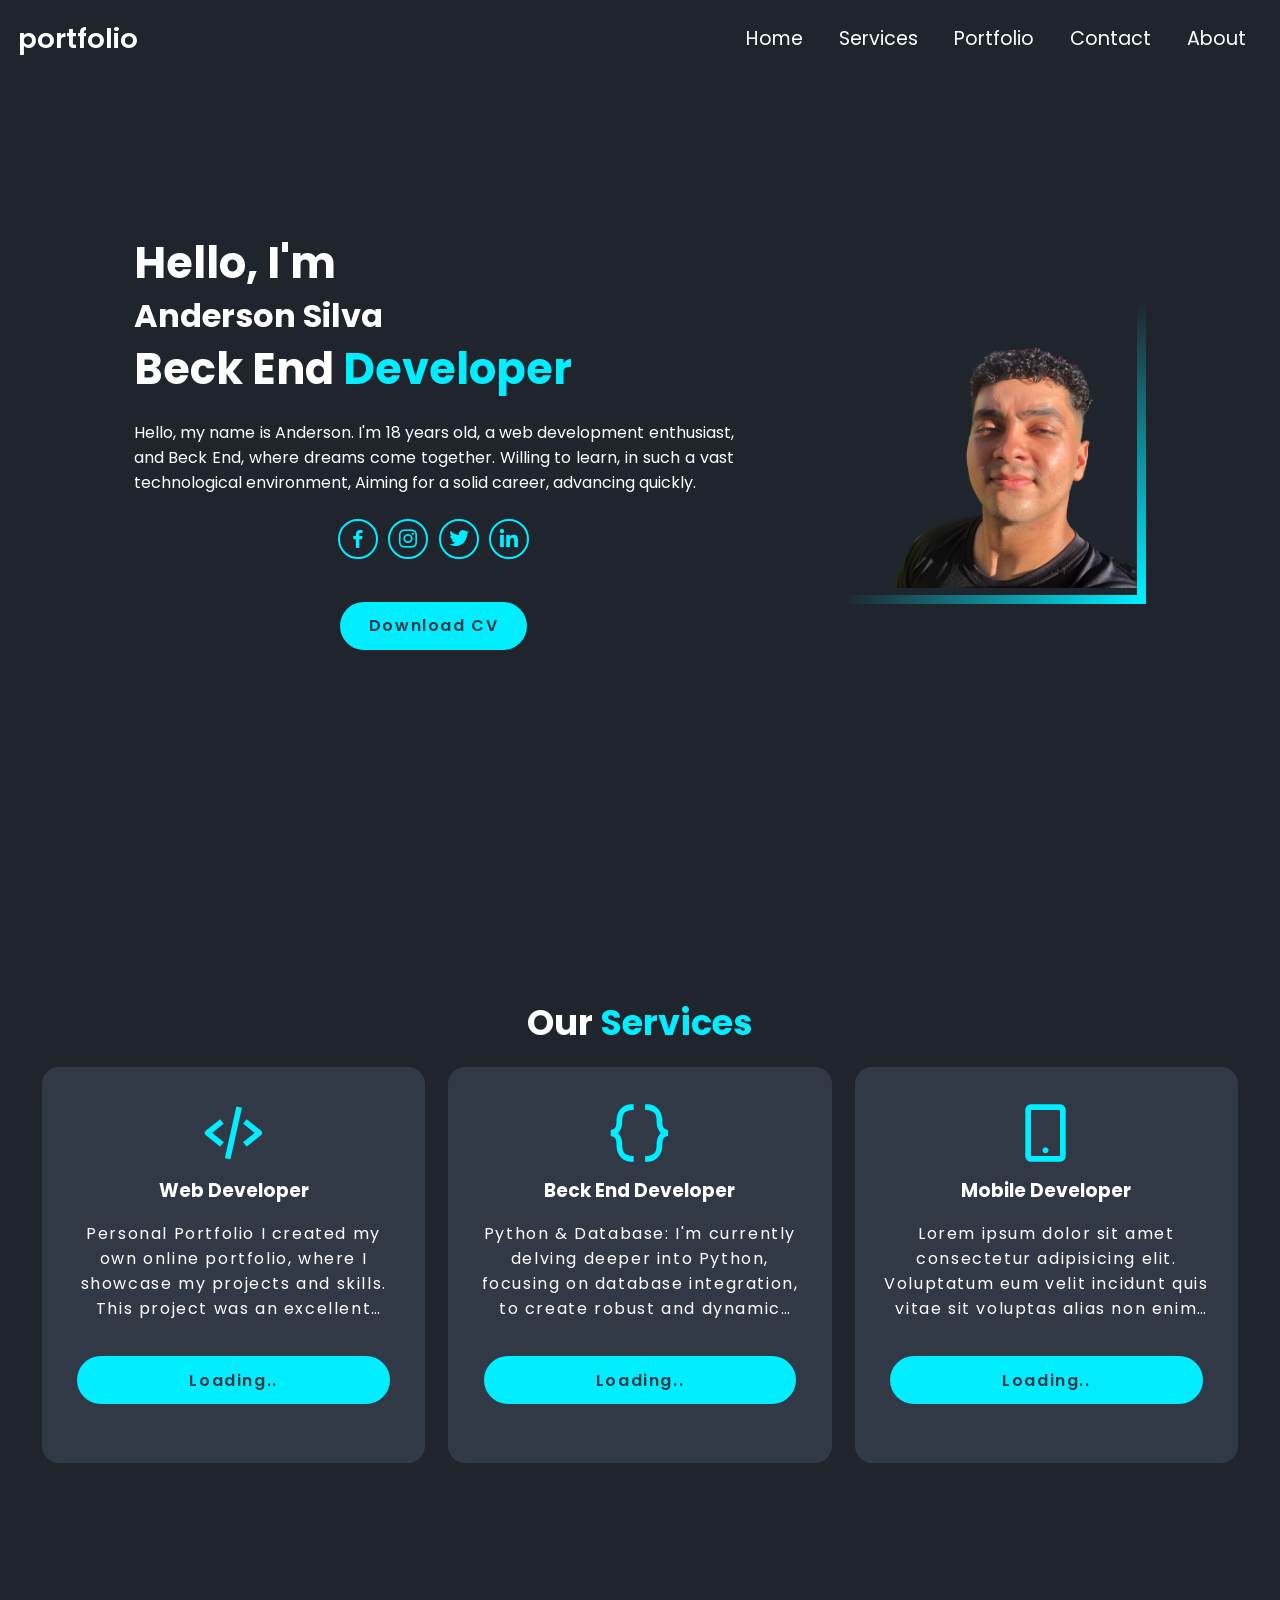
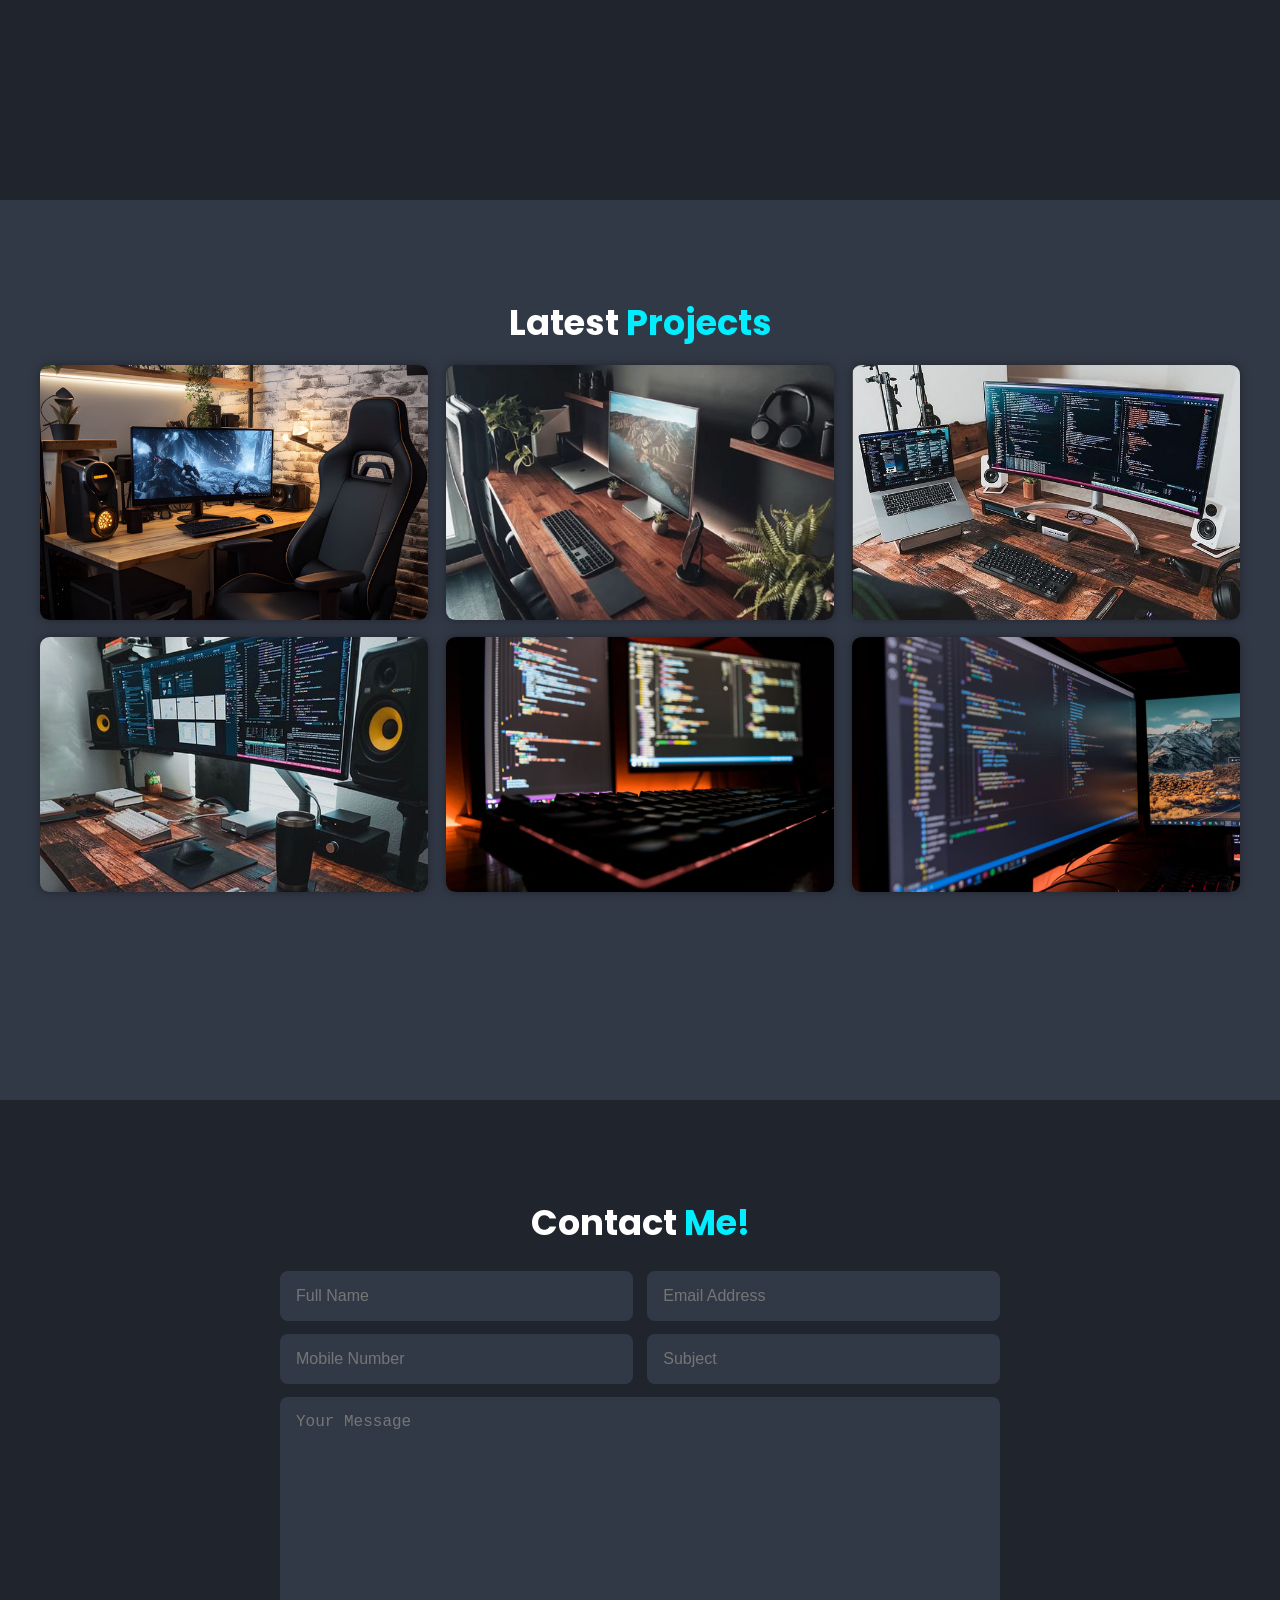
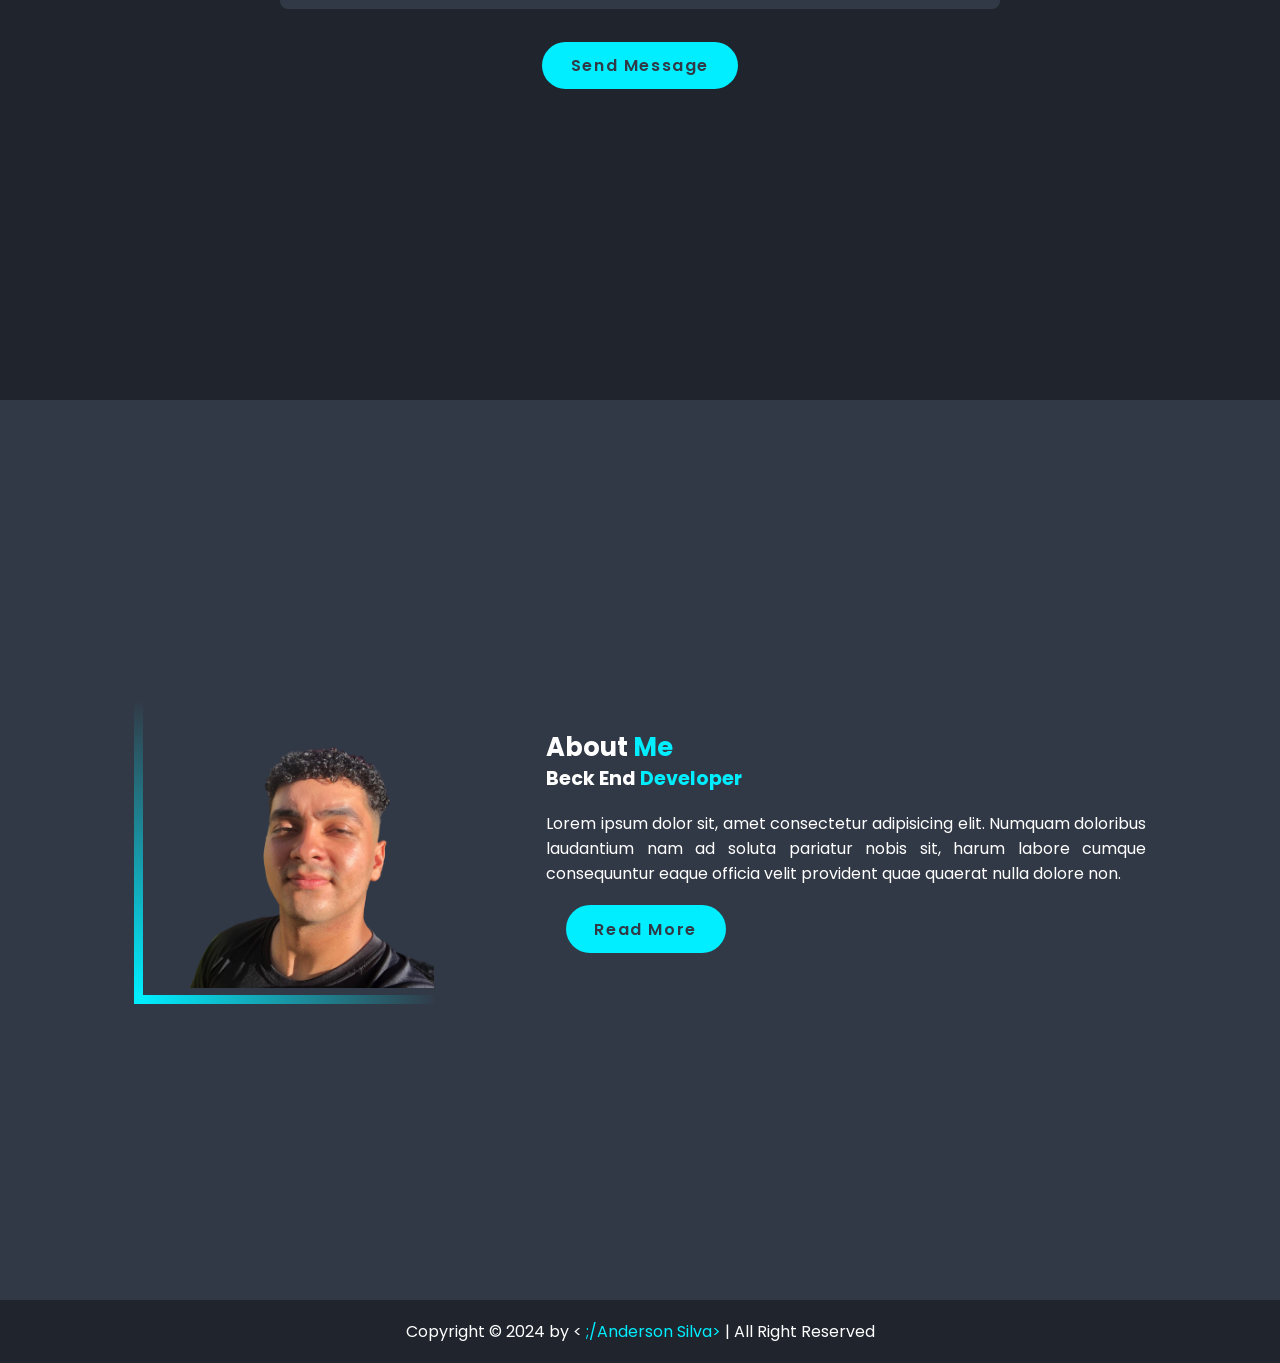
==== commit 20a6d9f8: "Update.Portfolio" ====
--- a/Pacote Port/Portfolio 1/2.html
+++ b/Pacote Port/Portfolio 1/2.html
@@ -84,10 +84,9 @@
                 <h3>Web Developer</h3>
 
                 <p>
-                   Lorem ipsum dolor sit amet consectetur adipisicing elit. 
-                   Voluptatum eum velit incidunt quis vitae sit voluptas alias non enim necessitatibus 
-                   amet quibusdam laborum exercitationem, pariatur, debitis cumque dicta numquam 
-                   dolorum saepe nam. Voluptatibus, est ipsa.
+                  Personal Portfolio
+                  I created my own online portfolio, where I showcase my projects and skills. 
+                  This project was an excellent opportunity to apply my knowledge in HTML, CSS, JavaScript and GitHub.
                 </p>
 
                 <a href="#" class="btn">Loading..</a>
@@ -99,10 +98,8 @@
                 <h3>Beck End Developer</h3>
 
                 <p>
-                   Lorem ipsum dolor sit amet consectetur adipisicing elit. 
-                   Voluptatum eum velit incidunt quis vitae sit voluptas alias non enim necessitatibus 
-                   amet quibusdam laborum exercitationem, pariatur, debitis cumque dicta numquam 
-                   dolorum saepe nam. Voluptatibus, est ipsa.
+                  Python & Database: I'm currently delving deeper into Python, 
+                  focusing on database integration, to create robust and dynamic applications.
                 </p>
 
                 <a href="#" class="btn">Loading..</a>
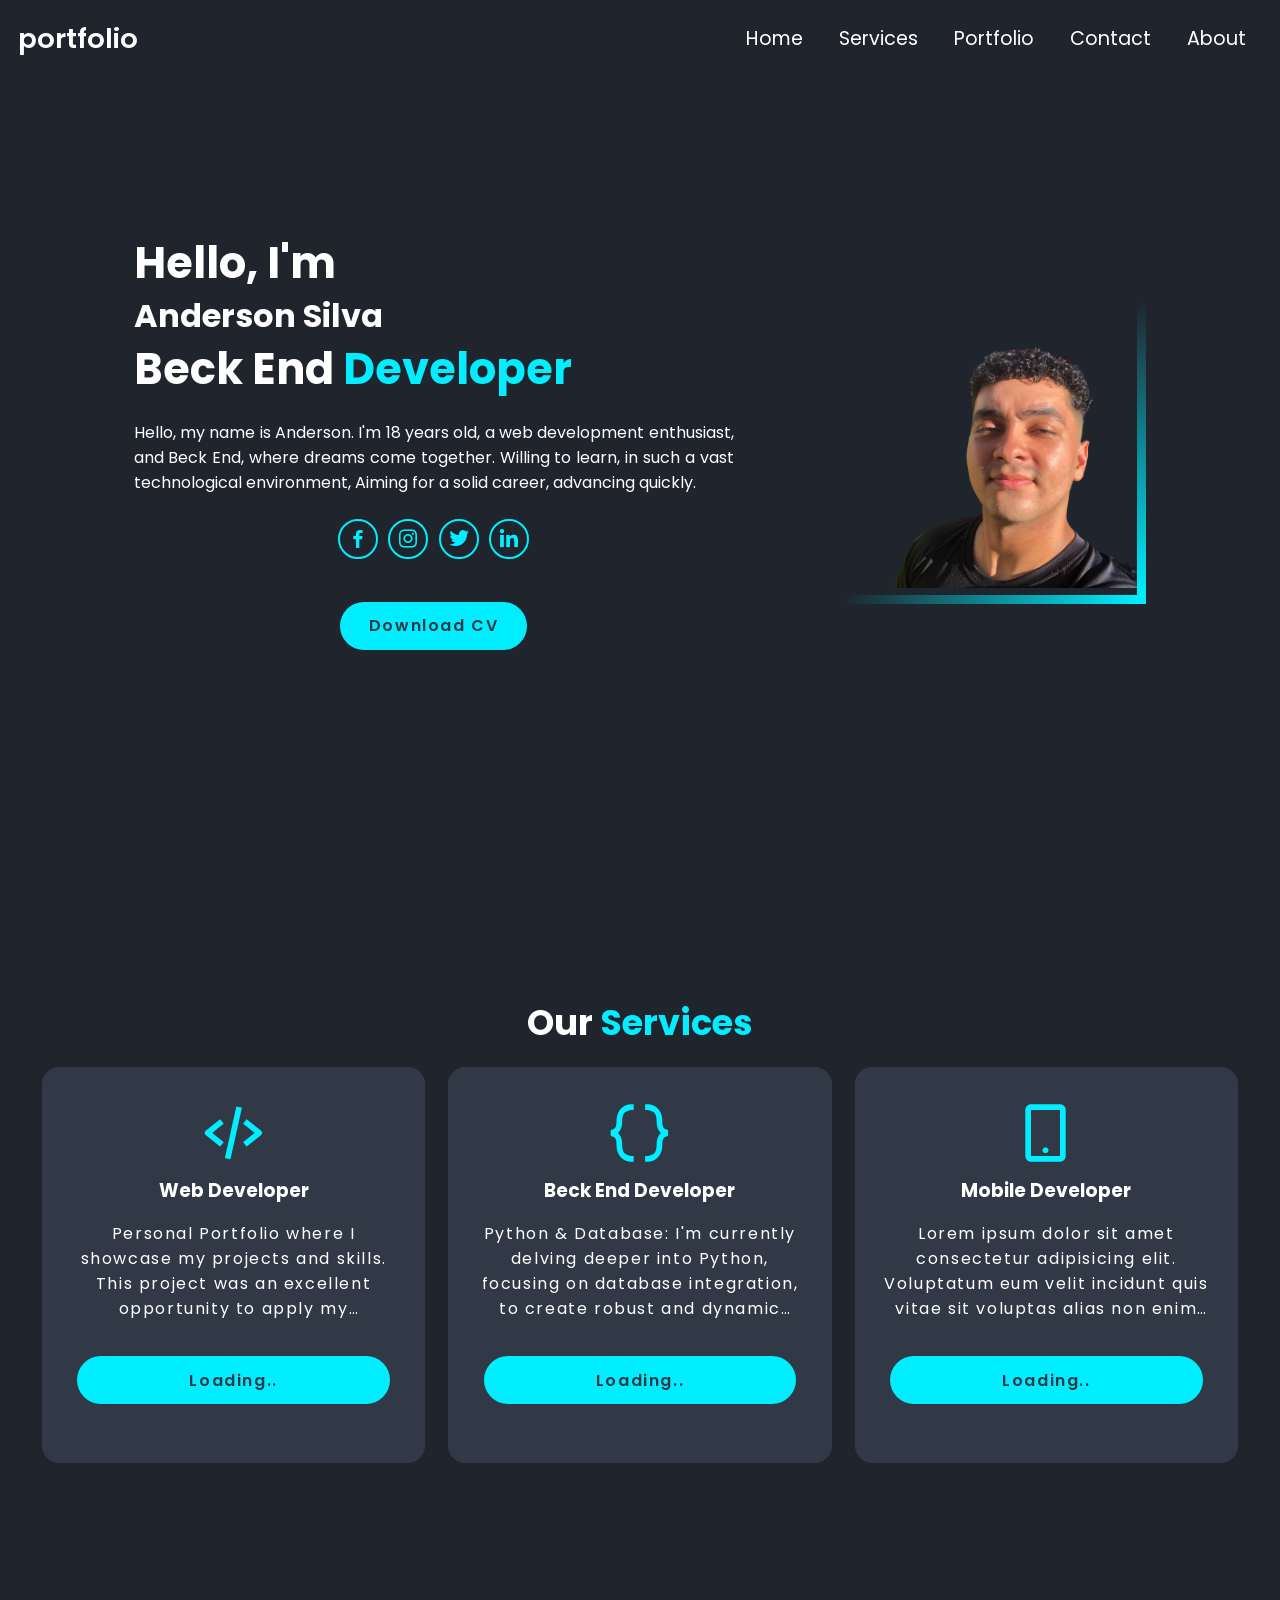
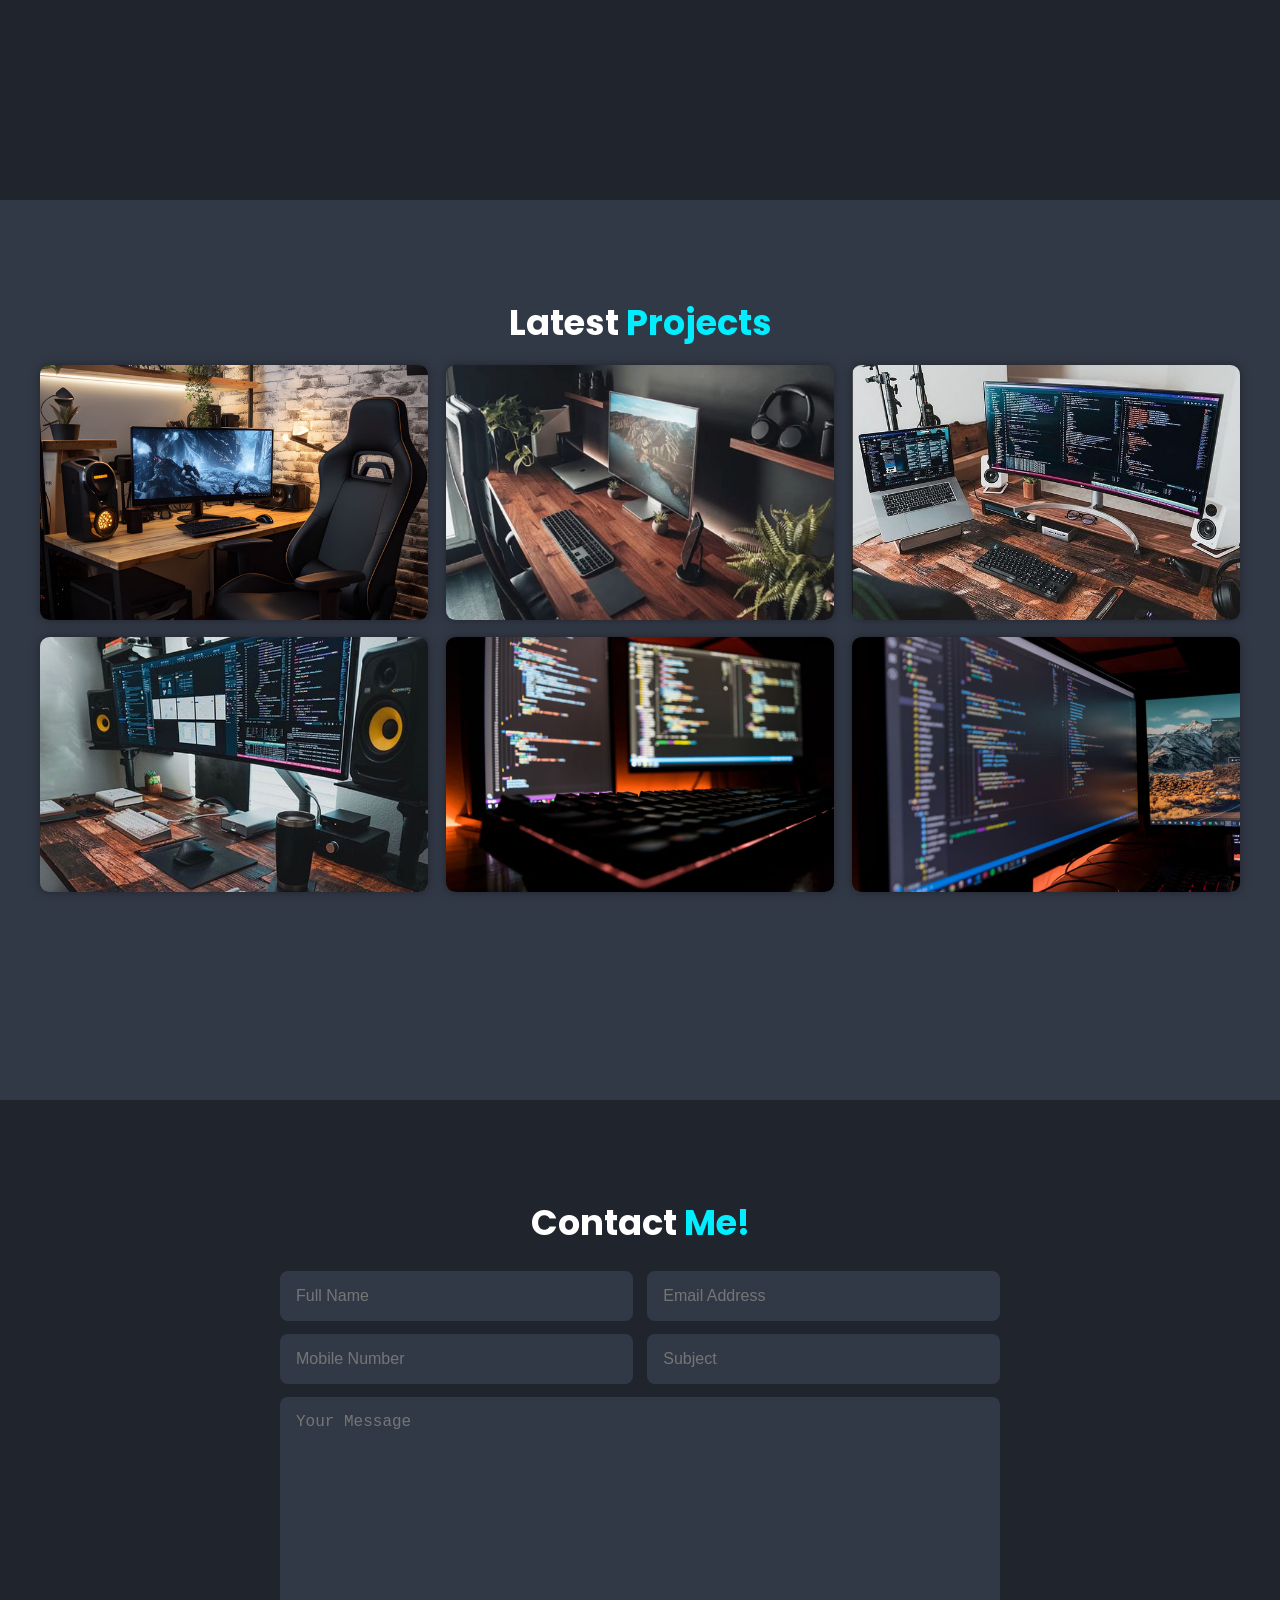
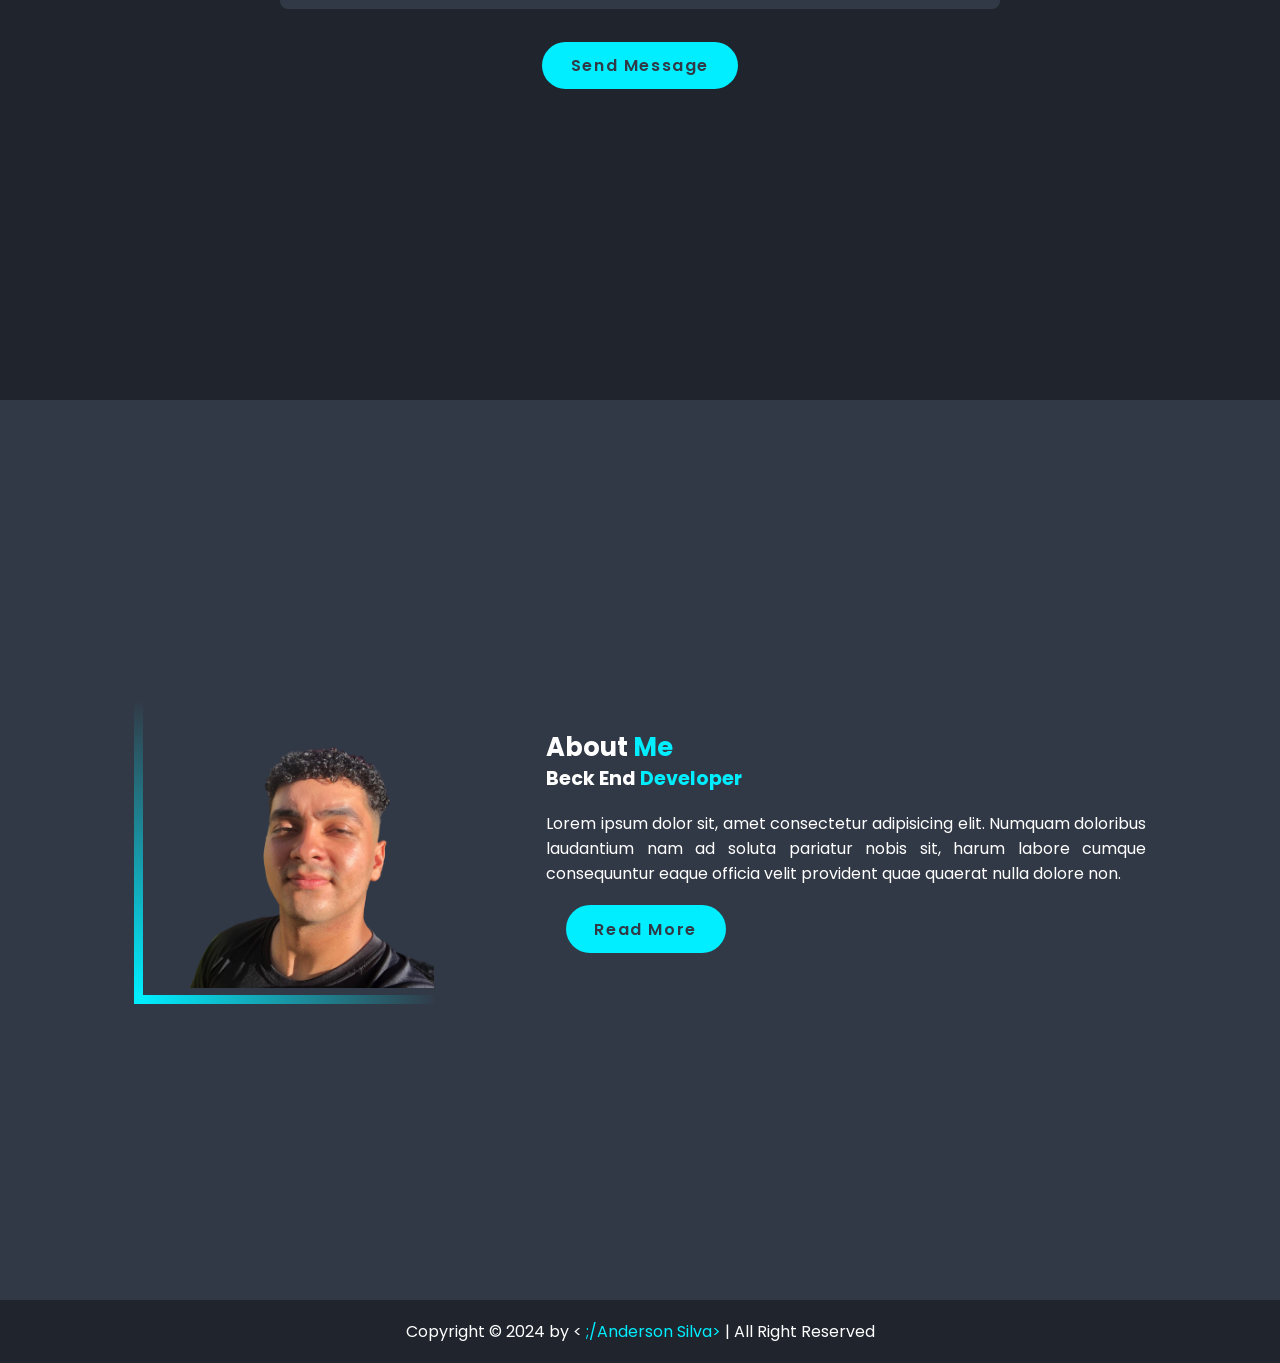
==== commit 7bd7e738: "Up" ====
--- a/Pacote Port/Portfolio 1/2.html
+++ b/Pacote Port/Portfolio 1/2.html
@@ -85,7 +85,7 @@
 
                 <p>
                   Personal Portfolio
-                  I created my own online portfolio, where I showcase my projects and skills. 
+                  where I showcase my projects and skills. 
                   This project was an excellent opportunity to apply my knowledge in HTML, CSS, JavaScript and GitHub.
                 </p>
 
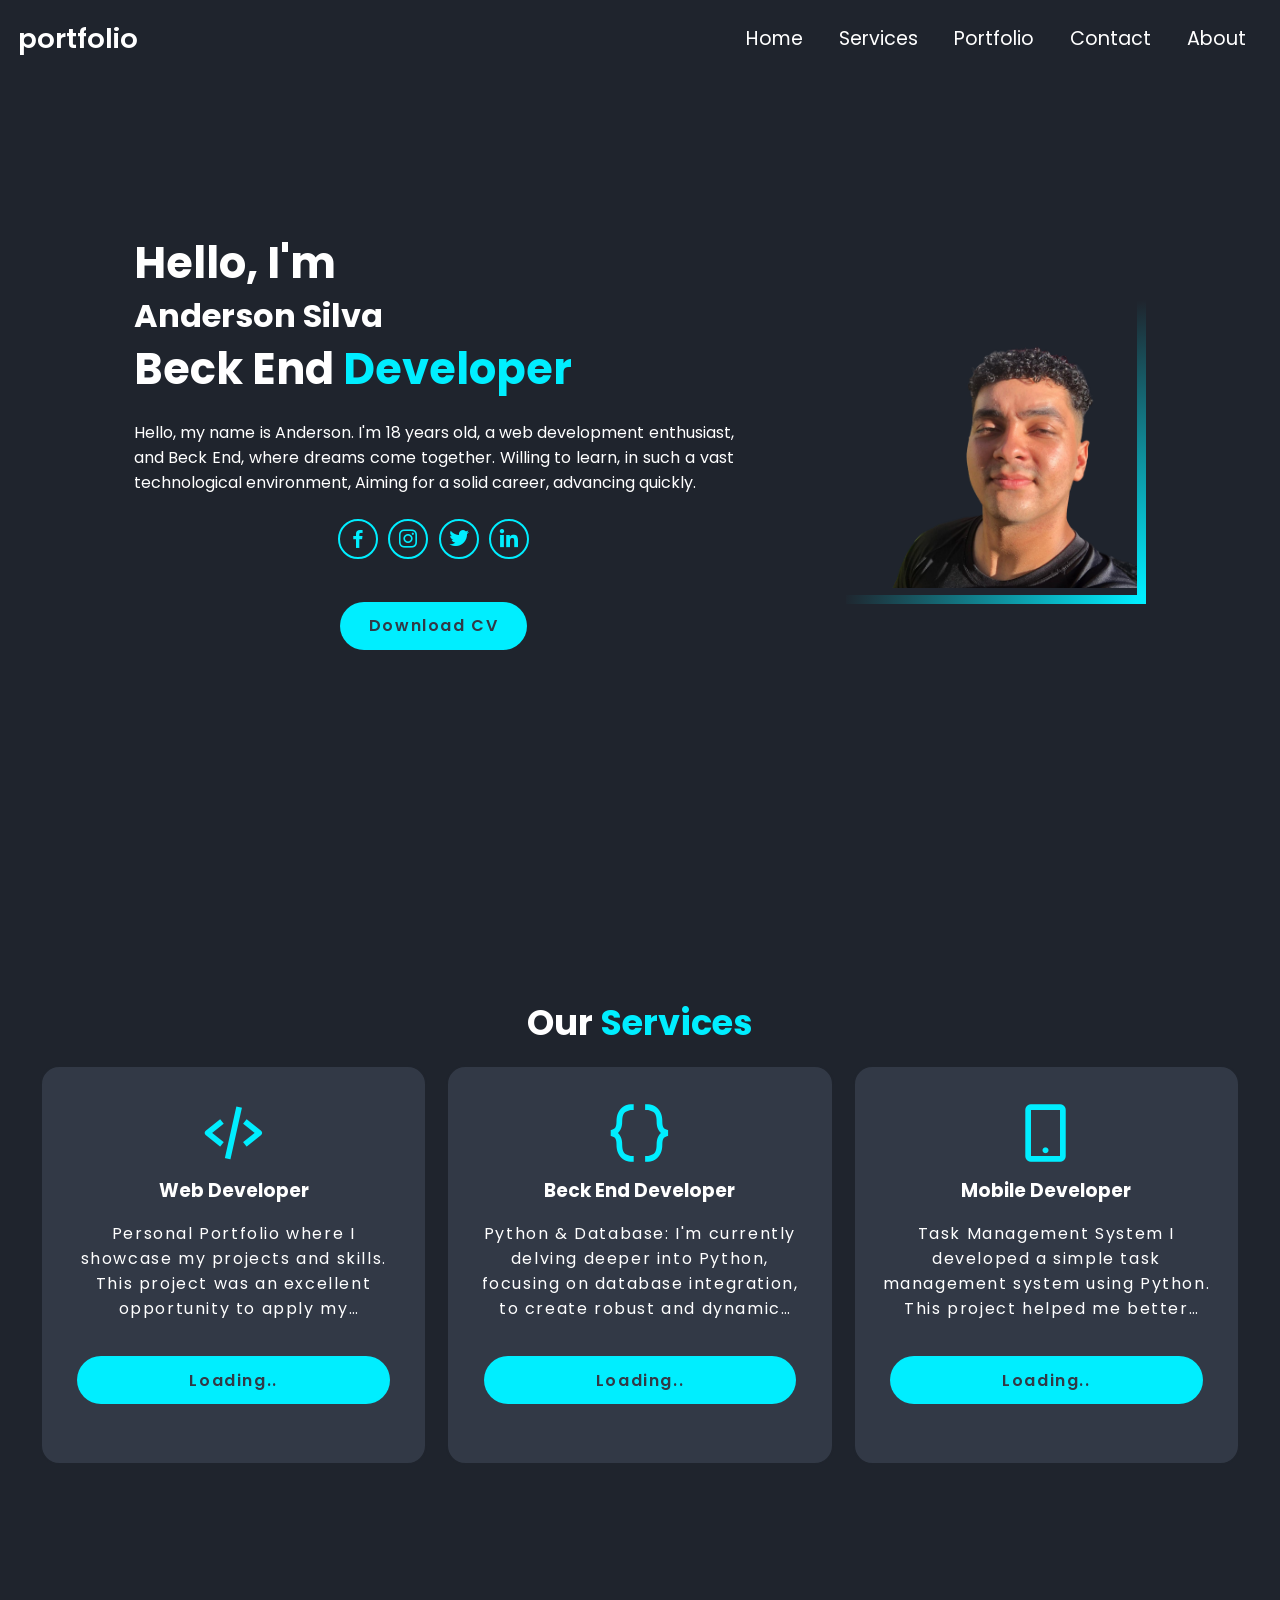
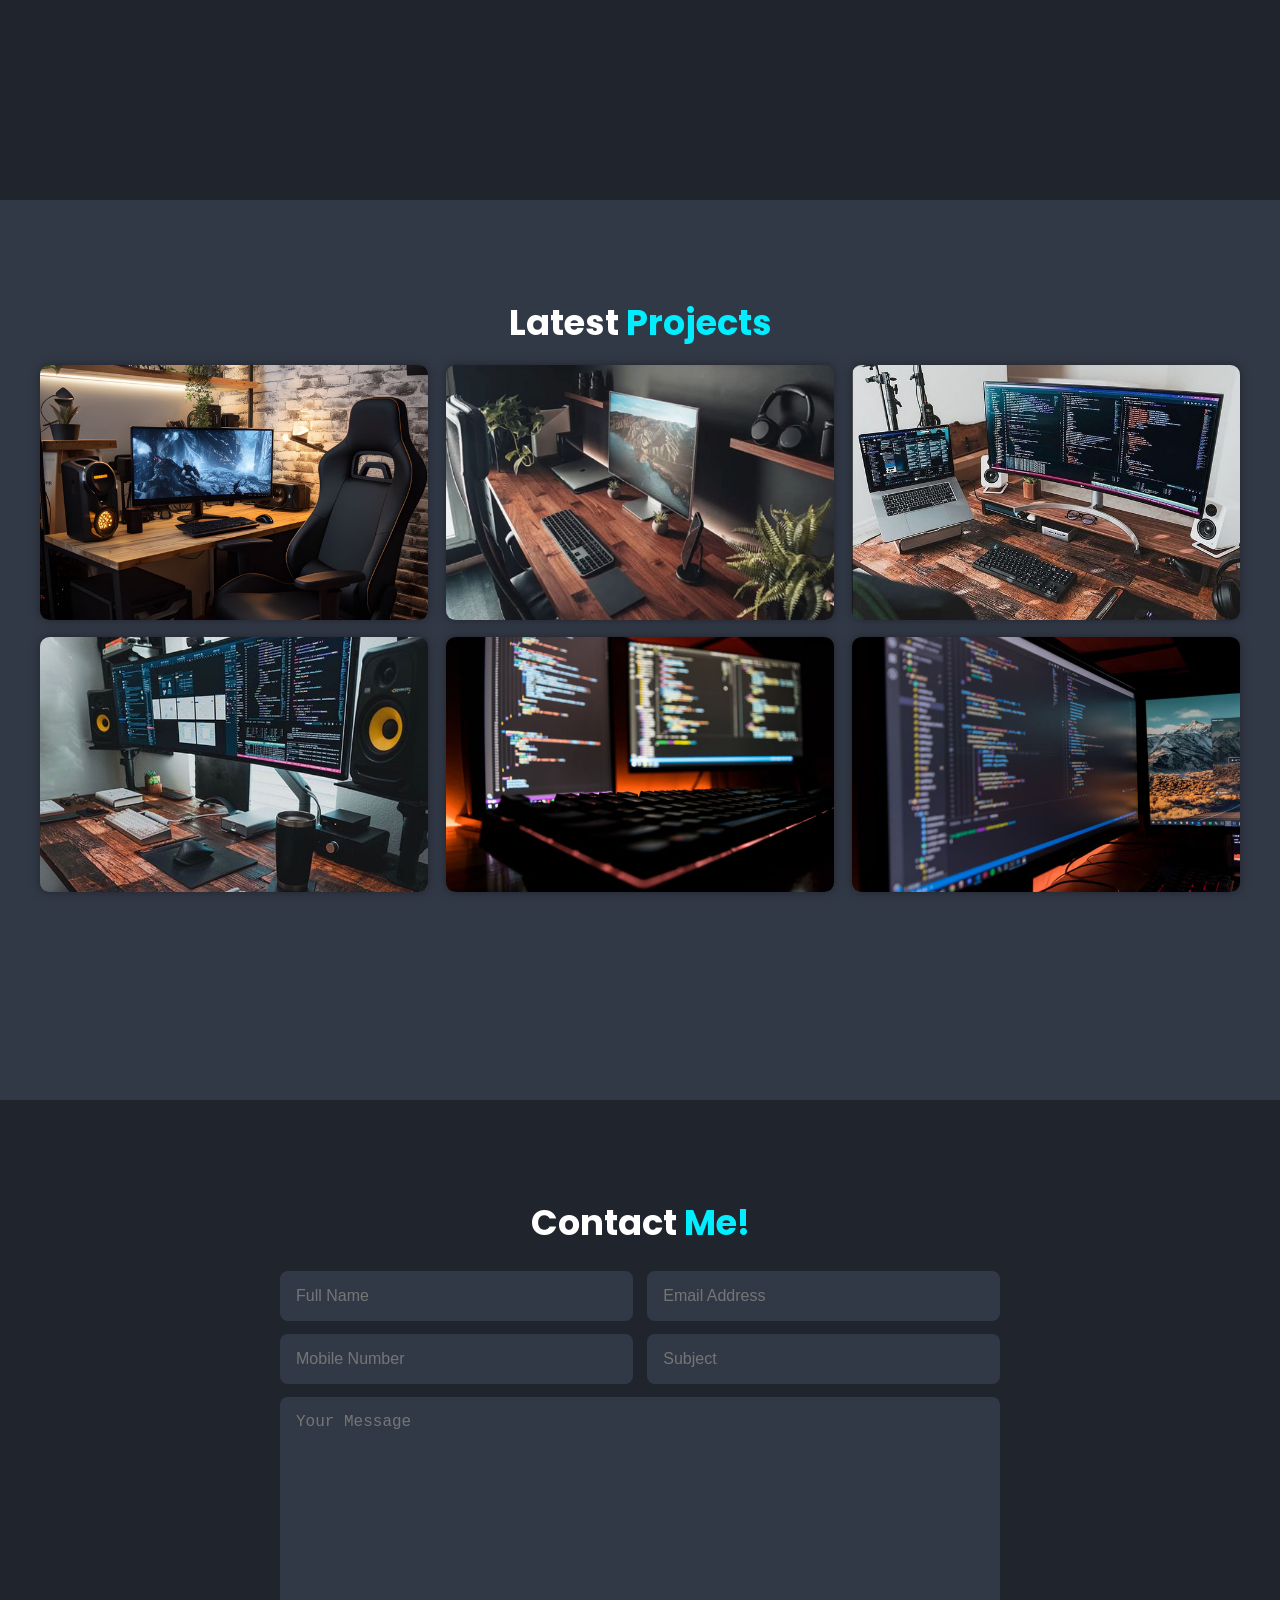
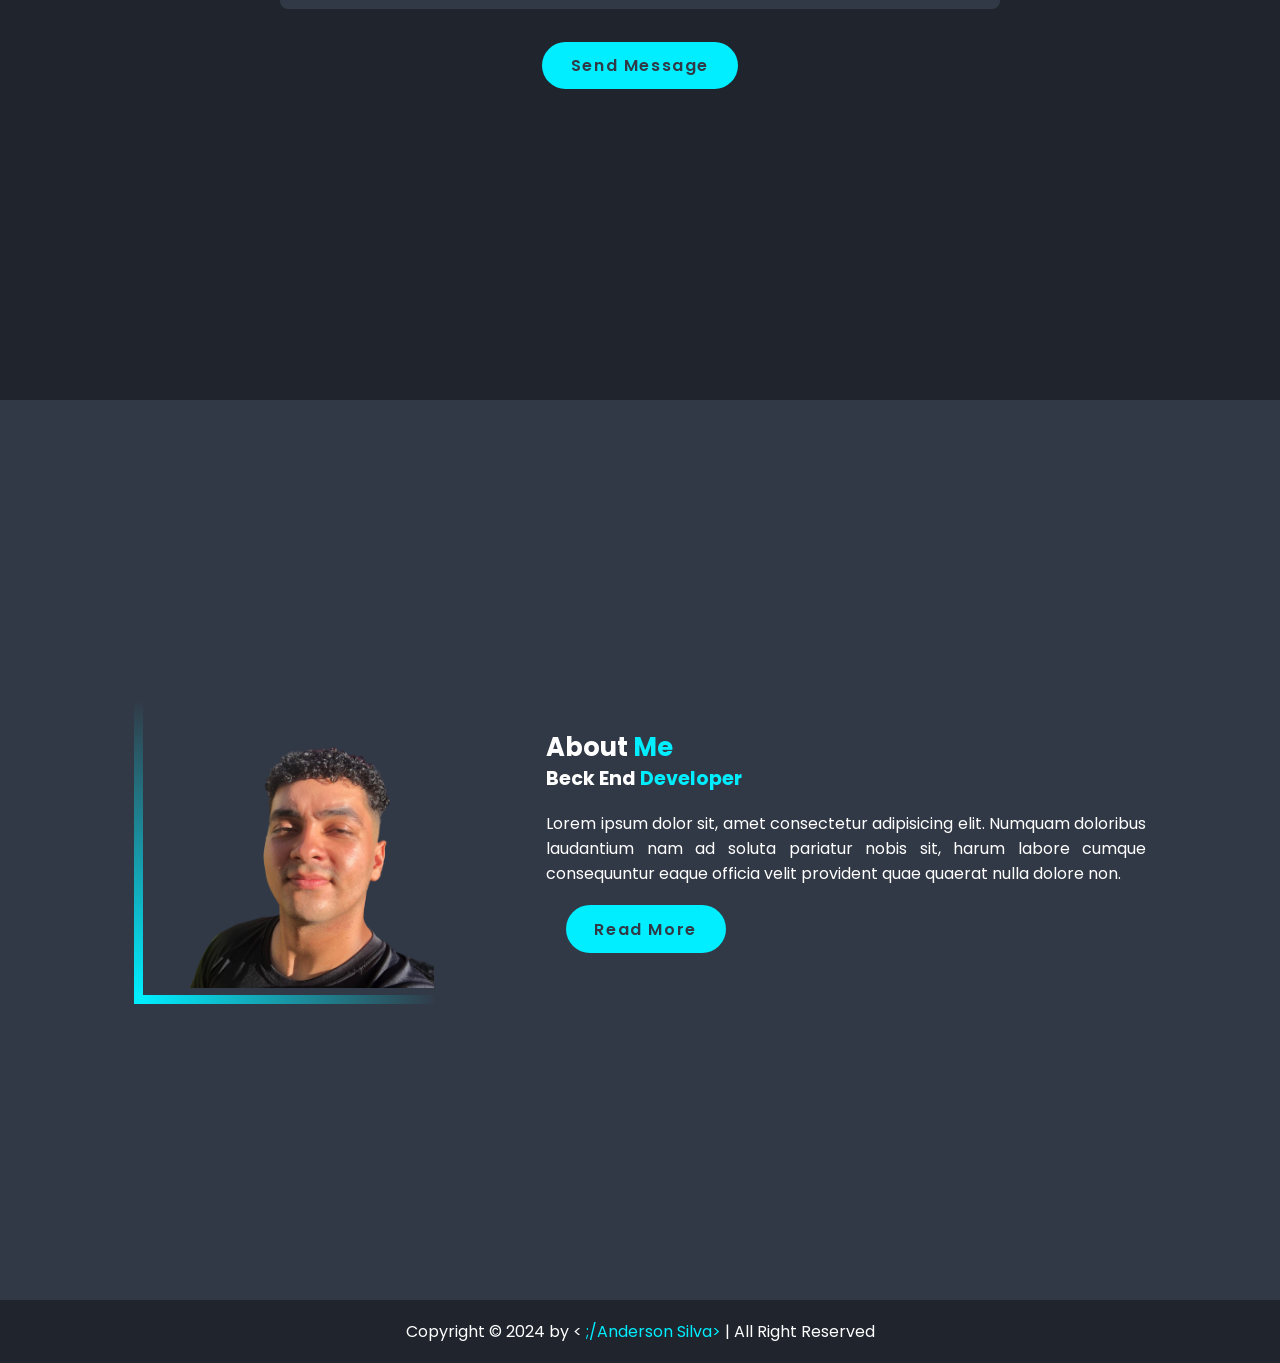
==== commit a0550043: "Up" ====
--- a/Pacote Port/Portfolio 1/2.html
+++ b/Pacote Port/Portfolio 1/2.html
@@ -111,10 +111,10 @@
                 <h3>Mobile Developer</h3>
 
                 <p>
-                   Lorem ipsum dolor sit amet consectetur adipisicing elit. 
-                   Voluptatum eum velit incidunt quis vitae sit voluptas alias non enim necessitatibus 
-                   amet quibusdam laborum exercitationem, pariatur, debitis cumque dicta numquam 
-                   dolorum saepe nam. Voluptatibus, est ipsa.
+                  Task Management System
+                  I developed a simple task management system using Python. 
+                  This project helped me better understand programming logic and the importance of usability.
+                  
                 </p>
 
                 <a href="#" class="btn">Loading..</a>
